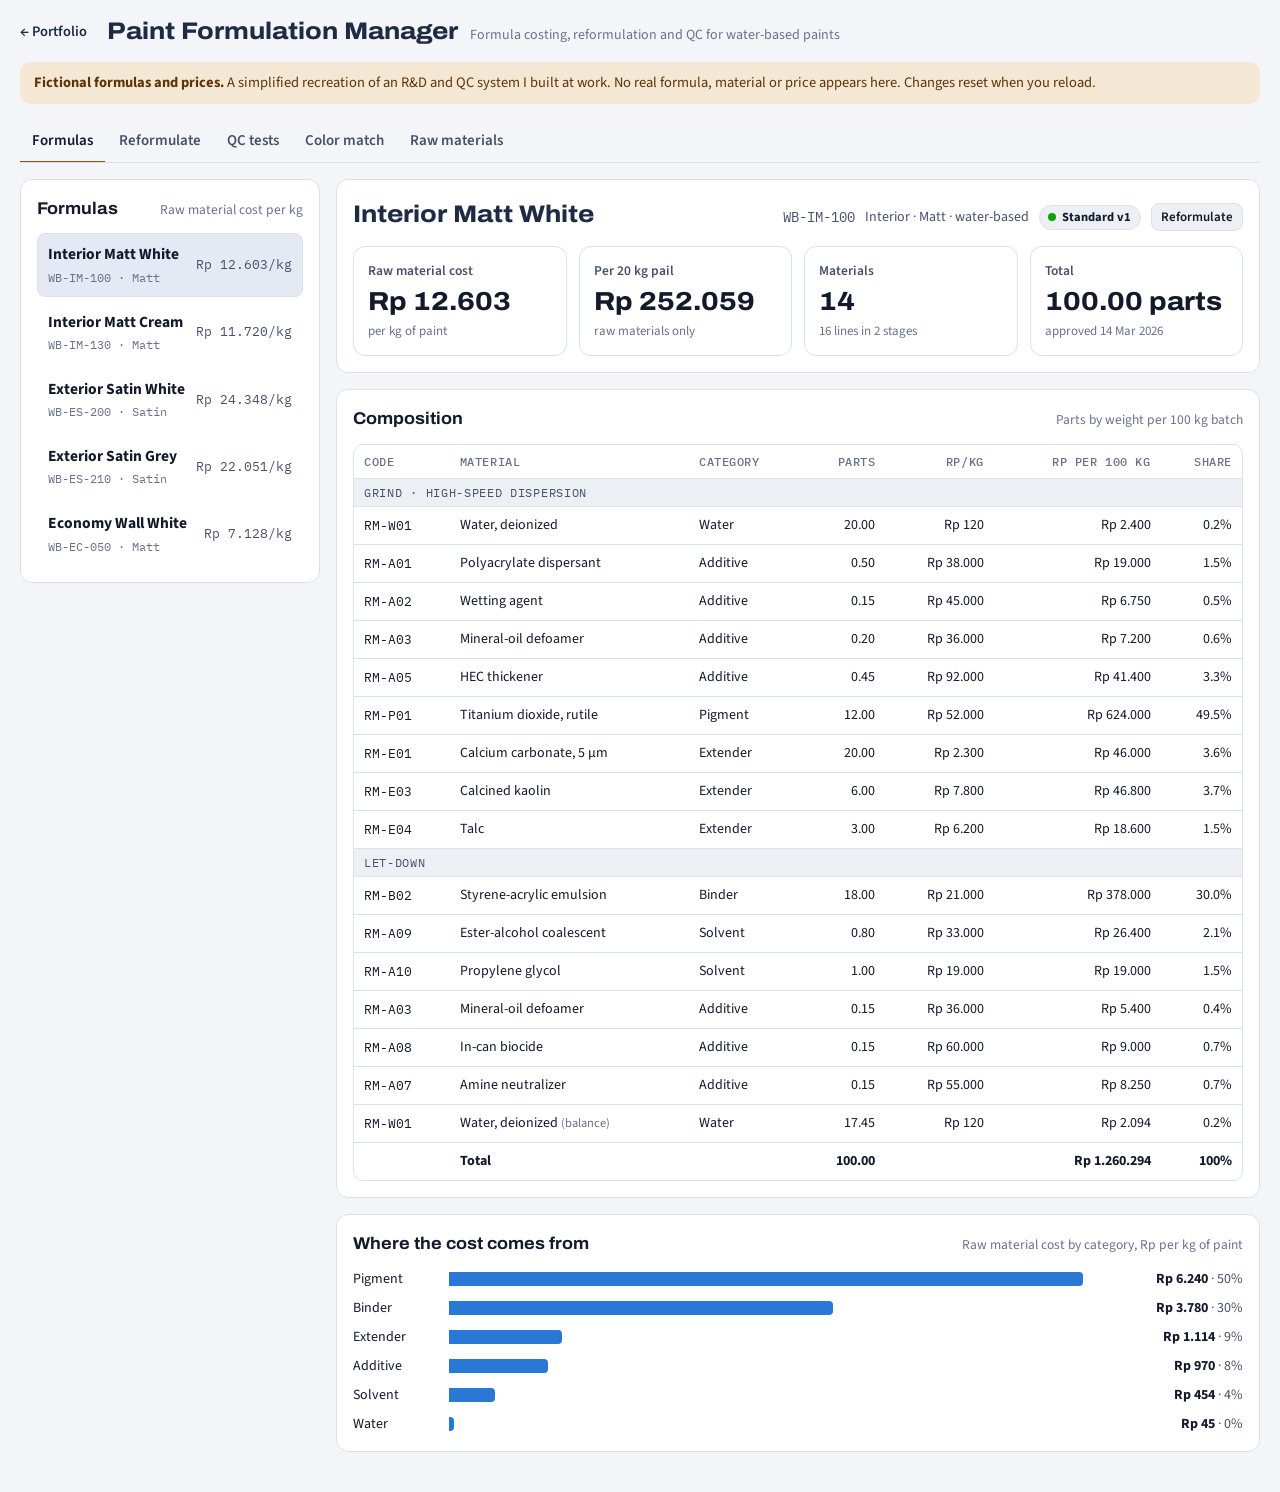
==== formulation.html @ 2ea64db4 "Add files via upload" ====
<!doctype html>
<html lang="en">
<head>
<meta charset="utf-8">
<meta name="viewport" content="width=device-width,initial-scale=1,viewport-fit=cover">
<title>Paint Formulation Manager Demo</title>
<link rel="preconnect" href="https://fonts.googleapis.com">
<link rel="preconnect" href="https://fonts.gstatic.com" crossorigin>
<link rel="stylesheet" href="https://fonts.googleapis.com/css2?family=Archivo:wdth,wght@100..125,500..800&family=IBM+Plex+Mono:wght@400;500&family=Source+Sans+3:wght@400;600;700&display=swap">
<link rel="stylesheet" href="assets/demo.css">
<style>
.flist{display:grid;gap:4px}
.fitem{display:grid;grid-template-columns:minmax(0,1fr) auto;gap:2px 10px;text-align:left;font:inherit;color:var(--ink);background:none;border:1px solid transparent;border-radius:8px;padding:9px 10px;cursor:pointer}
.fitem:hover{background:var(--surface-2)}
.fitem[aria-pressed="true"]{background:var(--sel);border-color:var(--line)}
.fitem b{font-weight:700}
.fitem small{grid-column:1;font-family:var(--font-mono);font-size:12px;color:var(--muted)}
.fitem .c{grid-row:1/3;grid-column:2;align-self:center;font-family:var(--font-mono);font-size:13px;color:var(--ink-2);text-align:right}
.fhead{display:flex;flex-wrap:wrap;justify-content:space-between;gap:8px 16px;align-items:baseline;margin-bottom:14px}
.fhead h2{font-size:24px;font-weight:760;font-stretch:112%;color:var(--navy)}
.fhead .meta{font-size:14px;color:var(--ink-2);display:flex;flex-wrap:wrap;gap:6px 10px;align-items:center}
.hbars{display:grid;gap:8px}
.hbar{display:grid;grid-template-columns:86px minmax(0,1fr) 150px;gap:10px;align-items:center;font-size:14px}
.hbar .track{height:14px;position:relative}
.hbar .track span{position:absolute;left:0;top:0;bottom:0;background:var(--s1);border-radius:0 4px 4px 0}
.hbar .val{text-align:right;color:var(--ink-2);font-variant-numeric:tabular-nums}
.hbar .val b{color:var(--ink)}
@media (max-width:520px){.hbar{grid-template-columns:72px minmax(0,1fr);}.hbar .val{grid-column:1/-1;text-align:left;margin-top:-4px}}
.ed input{width:84px;text-align:right;padding:5px 7px}
.ed select{max-width:240px;padding:5px 7px}
.ed tr.chg td{background:var(--sel)}
.chgtag{font-size:12px;font-weight:700;color:var(--accent-ink);background:var(--accent-soft);border-radius:4px;padding:0 5px;white-space:nowrap}
.big{font-family:var(--font-display);font-weight:760;font-stretch:110%;font-size:30px;line-height:1.1}
.delta{font-weight:700}
.delta.down{color:var(--good-ink)}
.delta.up{color:var(--crit-ink)}
.sumrow{display:flex;flex-wrap:wrap;justify-content:space-between;gap:6px 14px;align-items:baseline;padding:8px 0;border-bottom:1px solid var(--line);font-size:14.5px}
.sumrow:last-of-type{border-bottom:0}
.sumrow .k{color:var(--ink-2)}
.changes{margin:6px 0 0;padding-left:18px;font-size:14px;color:var(--ink-2);display:grid;gap:2px}
.pgrid{display:grid;grid-template-columns:repeat(auto-fit,minmax(150px,1fr));gap:10px 12px}
.pgrid input{width:100%}
.recs{margin:0;padding-left:18px;display:grid;gap:6px;font-size:14.5px}
.recs b{color:var(--ink)}
.swatches{display:grid;grid-template-columns:1fr 1fr;gap:0;border-radius:10px;overflow:hidden;border:1px solid var(--line);margin:12px 0}
.sw{height:120px;display:flex;align-items:flex-end;padding:8px 10px}
.sw + .sw{border-left:2px solid var(--surface)}
.sw span{font:500 12px var(--font-mono);background:var(--surface);color:var(--ink);border-radius:4px;padding:2px 6px}
.lab{display:grid;grid-template-columns:repeat(3,minmax(0,1fr));gap:10px}
.lab input{width:100%}
.formula{font-family:var(--font-mono);font-size:13px;color:var(--ink-2);background:var(--surface-2);border-radius:6px;padding:6px 10px;display:inline-block;margin-top:10px}
.versions td small{display:block;color:var(--muted);font-size:12.5px}
.diffbox{margin-top:12px;padding:12px;border:1px dashed var(--axis);border-radius:10px;font-size:14px}
.std{font-size:12px;font-weight:700;color:var(--accent-ink);background:var(--accent-soft);border-radius:4px;padding:1px 6px;margin-left:4px;white-space:nowrap}
.price-in{width:110px;text-align:right}
#tab-formulas,#tab-reform,#tab-qc,#tab-color,#tab-mat{display:grid;grid-template-columns:minmax(0,1fr);gap:16px}
.toolbar{display:flex;flex-wrap:wrap;gap:10px 16px;align-items:end}
.toolbar .field{min-width:200px}
</style>
</head>
<body>
<div class="app">
  <header class="topbar">
    <a class="back" href="./">← Portfolio</a>
    <div class="appname"><h1>Paint Formulation Manager</h1><span class="sub">Formula costing, reformulation and QC for water-based paints</span></div>
  </header>
  <div class="note"><span><b>Fictional formulas and prices.</b> A simplified recreation of an R&amp;D and QC system I built at work. No real formula, material or price appears here. Changes reset when you reload.</span></div>

  <nav class="tabs" role="tablist" aria-label="Sections" id="tabs">
    <button type="button" role="tab" data-tab="formulas" aria-selected="true">Formulas</button>
    <button type="button" role="tab" data-tab="reform" aria-selected="false">Reformulate</button>
    <button type="button" role="tab" data-tab="qc" aria-selected="false">QC tests</button>
    <button type="button" role="tab" data-tab="color" aria-selected="false">Color match</button>
    <button type="button" role="tab" data-tab="mat" aria-selected="false">Raw materials</button>
  </nav>

  <!-- Formulas -->
  <section id="tab-formulas" role="tabpanel">
    <div class="split narrow-left">
      <div class="card"><div class="card-head"><h2>Formulas</h2><span class="meta">Raw material cost per kg</span></div><div class="flist" id="flist"></div></div>
      <div class="stack-v">
        <div class="card">
          <div class="fhead" id="fhead"></div>
          <div class="kpis" id="fkpis"></div>
        </div>
        <div class="card">
          <div class="card-head"><h2>Composition</h2><span class="meta">Parts by weight per 100 kg batch</span></div>
          <div class="tbl-wrap"><table class="data" id="compTbl"></table></div>
        </div>
        <div class="card">
          <div class="card-head"><h2>Where the cost comes from</h2><span class="meta">Raw material cost by category, Rp per kg of paint</span></div>
          <div class="hbars" id="catBars"></div>
        </div>
      </div>
    </div>
  </section>

  <!-- Reformulate -->
  <section id="tab-reform" role="tabpanel" hidden>
    <div class="card toolbar">
      <div class="field"><label for="rForm">Formula</label><select id="rForm"></select></div>
      <div class="field"><label for="rBase">Start from version</label><select id="rBase"></select></div>
      <p class="muted" style="font-size:14px;flex:1 1 260px">Change quantities or swap a material for one in the same group. Cost updates as you type; the total must stay at 100 parts.</p>
    </div>
    <div class="split">
      <div class="card">
        <div class="card-head"><h2>Working formula</h2><span class="meta" id="rMeta"></span></div>
        <div class="tbl-wrap"><table class="data ed" id="edTbl"></table></div>
      </div>
      <div class="stack-v">
        <div class="card" id="rSummary"></div>
        <div class="card">
          <div class="card-head"><h2>Versions</h2><span class="meta">Draft → Submitted → Approved → Standard</span></div>
          <div class="tbl-wrap"><table class="data versions" id="verTbl"></table></div>
          <div id="diffBox"></div>
          <p class="msg" id="verMsg" role="status" style="margin-top:8px"></p>
        </div>
      </div>
    </div>
  </section>

  <!-- QC -->
  <section id="tab-qc" role="tabpanel" hidden>
    <div class="split">
      <div class="card">
        <div class="card-head"><h2>Record a batch test</h2><span class="meta">Test date 2 Nov 2026</span></div>
        <div class="form-grid" style="margin-bottom:12px">
          <div class="field"><label for="qForm">Formula</label><select id="qForm"></select></div>
          <div class="field"><label for="qLot">Lot number</label><input id="qLot" class="n"></div>
        </div>
        <div class="pgrid" id="qInputs"></div>
        <p class="sec-title" style="font-family:var(--font-mono);font-size:11.5px;letter-spacing:.06em;text-transform:uppercase;color:var(--muted);margin:16px 0 8px">Result against the standard</p>
        <div class="tbl-wrap"><table class="data" id="qResult"></table></div>
        <div id="qRecs" style="margin-top:14px"></div>
        <div class="btn-row" style="margin-top:14px"><button type="button" class="btn btn-primary" id="qSave">Save to test history</button></div>
        <p class="msg" id="qMsg" role="status" style="margin-top:8px"></p>
      </div>
      <div class="card">
        <div class="card-head"><h2>Test history</h2><div class="field" style="min-width:180px"><label for="qParam" class="sr">Parameter</label><select id="qParam"></select></div></div>
        <div class="legend" id="qLegend"></div>
        <div class="chart" id="qChart"></div>
        <div class="tbl-wrap" style="margin-top:14px"><table class="data" id="qHist"></table></div>
      </div>
    </div>
  </section>

  <!-- Color -->
  <section id="tab-color" role="tabpanel" hidden>
    <div class="split even">
      <div class="card">
        <div class="card-head"><h2>Sample against the color standard</h2></div>
        <div class="form-grid" style="margin-bottom:14px">
          <div class="field"><label for="cForm">Formula</label><select id="cForm"></select></div>
          <div class="field"><label for="cTol">Tolerance, ΔE*ab</label><input id="cTol" class="n" inputmode="decimal" value="1.0"><span class="hint">Illustrative pass limit</span></div>
        </div>
        <p class="field"><span class="lbl">Standard (CIE L*a*b*, D65/10°)</span></p>
        <p class="mono" id="cStd" style="margin:4px 0 14px;font-size:14.5px"></p>
        <div class="lab">
          <div class="field"><label for="cL">Sample L*</label><input id="cL" class="n" inputmode="decimal"><span class="hint">Lightness</span></div>
          <div class="field"><label for="cA">Sample a*</label><input id="cA" class="n" inputmode="decimal"><span class="hint">− green / + red</span></div>
          <div class="field"><label for="cB">Sample b*</label><input id="cB" class="n" inputmode="decimal"><span class="hint">− blue / + yellow</span></div>
        </div>
        <span class="formula">ΔE*ab = √(ΔL*² + Δa*² + Δb*²)</span>
      </div>
      <div class="card" id="cOut"></div>
    </div>
  </section>

  <!-- Materials -->
  <section id="tab-mat" role="tabpanel" hidden>
    <div class="split">
      <div class="card">
        <div class="card-head"><h2>Raw material prices</h2><span class="meta">Rp per kg, fictional. Edit a price to see its effect.</span></div>
        <div class="tbl-wrap"><table class="data" id="matTbl"></table></div>
      </div>
      <div class="stack-v">
        <div class="card">
          <div class="card-head"><h2>Effect on formula cost</h2><button type="button" class="btn btn-sm" id="resetPrices">Reset prices</button></div>
          <div class="tbl-wrap"><table class="data" id="impactTbl"></table></div>
          <p class="footer-note">In the production system, prices update from the latest purchase records and formulas follow the newest work order for each product.</p>
        </div>
      </div>
    </div>
  </section>
</div>

<script>
(() => {
  "use strict";
  const $ = (s, r = document) => r.querySelector(s);
  const esc = s => String(s ?? "").replace(/[&<>"]/g, c => ({ "&": "&amp;", "<": "&lt;", ">": "&gt;", '"': "&quot;" }[c]));
  function rng(seed) { return function () { seed |= 0; seed = seed + 0x6D2B79F5 | 0; let t = Math.imul(seed ^ seed >>> 15, 1 | seed); t = t + Math.imul(t ^ t >>> 7, 61 | t) ^ t; return ((t ^ t >>> 14) >>> 0) / 4294967296; }; }
  const R = rng(905);
  const rp = v => "Rp " + Math.round(v).toLocaleString("id-ID");
  const rp2 = v => "Rp " + v.toLocaleString("id-ID", { minimumFractionDigits: 0, maximumFractionDigits: 0 });
  const q2 = v => v.toFixed(2);
  const num = s => { const n = parseFloat(String(s).replace(",", ".")); return isFinite(n) ? n : NaN; };
  const TODAY_LABEL = "2 Nov 2026";

  // ---------- Fictional raw materials ----------
  const MAT = [
    { c: "RM-W01", n: "Water, deionized", cat: "Water", g: "water", p: 120 },
    { c: "RM-B01", n: "Pure acrylic emulsion", cat: "Binder", g: "binder", p: 28500 },
    { c: "RM-B02", n: "Styrene-acrylic emulsion", cat: "Binder", g: "binder", p: 21000 },
    { c: "RM-B03", n: "Vinyl-acrylic emulsion", cat: "Binder", g: "binder", p: 18500 },
    { c: "RM-P01", n: "Titanium dioxide, rutile", cat: "Pigment", g: "tio2", p: 52000 },
    { c: "RM-P02", n: "Titanium dioxide, anatase", cat: "Pigment", g: "tio2", p: 41000 },
    { c: "RM-P03", n: "Yellow iron oxide", cat: "Pigment", g: "yox", p: 24000 },
    { c: "RM-P04", n: "Red iron oxide", cat: "Pigment", g: "rox", p: 22500 },
    { c: "RM-P06", n: "Carbon black paste", cat: "Pigment", g: "black", p: 68000 },
    { c: "RM-E01", n: "Calcium carbonate, 5 µm", cat: "Extender", g: "ext", p: 2300 },
    { c: "RM-E02", n: "Calcium carbonate, 2 µm", cat: "Extender", g: "ext", p: 3100 },
    { c: "RM-E03", n: "Calcined kaolin", cat: "Extender", g: "ext", p: 7800 },
    { c: "RM-E04", n: "Talc", cat: "Extender", g: "ext", p: 6200 },
    { c: "RM-A01", n: "Polyacrylate dispersant", cat: "Additive", g: "disp", p: 38000 },
    { c: "RM-A02", n: "Wetting agent", cat: "Additive", g: "wet", p: 45000 },
    { c: "RM-A03", n: "Mineral-oil defoamer", cat: "Additive", g: "defo", p: 36000 },
    { c: "RM-A04", n: "Silicone defoamer", cat: "Additive", g: "defo", p: 64000 },
    { c: "RM-A05", n: "HEC thickener", cat: "Additive", g: "thick", p: 92000 },
    { c: "RM-A06", n: "Associative thickener (HEUR)", cat: "Additive", g: "thick", p: 78000 },
    { c: "RM-A07", n: "Amine neutralizer", cat: "Additive", g: "ph", p: 55000 },
    { c: "RM-A08", n: "In-can biocide", cat: "Additive", g: "bio", p: 60000 },
    { c: "RM-A09", n: "Ester-alcohol coalescent", cat: "Solvent", g: "solv", p: 33000 },
    { c: "RM-A10", n: "Propylene glycol", cat: "Solvent", g: "solv", p: 19000 },
  ];
  const MB = Object.fromEntries(MAT.map(m => [m.c, m]));
  const REF = Object.fromEntries(MAT.map(m => [m.c, m.p]));
  const price = { ...REF };
  const CATS = ["Binder", "Pigment", "Extender", "Additive", "Solvent", "Water"];
  const GROUP = { water: "Water", binder: "Binders", tio2: "Titanium dioxide", yox: "Yellow oxide", rox: "Red oxide", black: "Black", ext: "Extenders", disp: "Dispersant", wet: "Wetting", defo: "Defoamers", thick: "Thickeners", ph: "pH control", bio: "Biocide", solv: "Coalescents & glycols" };

  // ---------- Fictional formulas (parts per 100 kg; let-down water balances to 100) ----------
  const balance = items => { const fixed = items.filter(i => !i.bal).reduce((s, i) => s + i.q, 0); const b = items.find(i => i.bal); if (b) b.q = Math.round((100 - fixed) * 100) / 100; return items; };
  const mk = arr => balance(arr.map(([s, c, q]) => ({ s, c, q: q ?? 0, bal: q == null })));
  const clone = items => items.map(i => ({ ...i }));
  const costKg = (items, p = price) => items.reduce((s, i) => s + i.q * p[i.c], 0) / 100;
  const totalParts = items => Math.round(items.reduce((s, i) => s + i.q, 0) * 100) / 100;
  const PARAMS = [
    { k: "visc", n: "Viscosity", u: "KU", d: 0 }, { k: "dens", n: "Density", u: "kg/L", d: 2 }, { k: "ph", n: "pH", u: "", d: 1 },
    { k: "fine", n: "Fineness of grind", u: "µm", d: 0 }, { k: "gloss", n: "Gloss 60°", u: "GU", d: 0 }, { k: "cr", n: "Contrast ratio", u: "%", d: 1 },
  ];
  const F = [
    { code: "WB-IM-100", name: "Interior Matt White", line: "Interior", finish: "Matt",
      items: [["G", "RM-W01", 20], ["G", "RM-A01", 0.5], ["G", "RM-A02", 0.15], ["G", "RM-A03", 0.2], ["G", "RM-A05", 0.45], ["G", "RM-P01", 12], ["G", "RM-E01", 20], ["G", "RM-E03", 6], ["G", "RM-E04", 3],
        ["L", "RM-B02", 18], ["L", "RM-A09", 0.8], ["L", "RM-A10", 1], ["L", "RM-A03", 0.15], ["L", "RM-A08", 0.15], ["L", "RM-A07", 0.15], ["L", "RM-W01", null]],
      spec: { visc: [95, 105], dens: [1.38, 1.46], ph: [8.5, 9.5], fine: [null, 50], gloss: [1, 4], cr: [94, null] }, color: { L: 96.2, a: -0.5, b: 2.0 } },
    { code: "WB-IM-130", name: "Interior Matt Cream", line: "Interior", finish: "Matt",
      items: [["G", "RM-W01", 20], ["G", "RM-A01", 0.5], ["G", "RM-A02", 0.15], ["G", "RM-A03", 0.2], ["G", "RM-A05", 0.45], ["G", "RM-P01", 10], ["G", "RM-E01", 20], ["G", "RM-E03", 6], ["G", "RM-E04", 3],
        ["L", "RM-B02", 18], ["L", "RM-A09", 0.8], ["L", "RM-A10", 1], ["L", "RM-A03", 0.15], ["L", "RM-A08", 0.15], ["L", "RM-A07", 0.15], ["L", "RM-P03", 0.6], ["L", "RM-P04", 0.05], ["L", "RM-W01", null]],
      spec: { visc: [95, 105], dens: [1.37, 1.45], ph: [8.5, 9.5], fine: [null, 50], gloss: [1, 4], cr: [95, null] }, color: { L: 90.4, a: 1.6, b: 13.8 } },
    { code: "WB-ES-200", name: "Exterior Satin White", line: "Exterior", finish: "Satin",
      items: [["G", "RM-W01", 14], ["G", "RM-A01", 0.6], ["G", "RM-A02", 0.2], ["G", "RM-A04", 0.2], ["G", "RM-A05", 0.25], ["G", "RM-P01", 21], ["G", "RM-E02", 6],
        ["L", "RM-B01", 38], ["L", "RM-A06", 0.8], ["L", "RM-A09", 1.6], ["L", "RM-A10", 1.5], ["L", "RM-A04", 0.1], ["L", "RM-A08", 0.15], ["L", "RM-A07", 0.2], ["L", "RM-W01", null]],
      spec: { visc: [100, 110], dens: [1.28, 1.36], ph: [8.5, 9.5], fine: [null, 25], gloss: [12, 20], cr: [96, null] }, color: { L: 96.8, a: -0.7, b: 1.6 } },
    { code: "WB-ES-210", name: "Exterior Satin Grey", line: "Exterior", finish: "Satin",
      items: [["G", "RM-W01", 14], ["G", "RM-A01", 0.6], ["G", "RM-A02", 0.2], ["G", "RM-A04", 0.2], ["G", "RM-A05", 0.25], ["G", "RM-P01", 16], ["G", "RM-E02", 8],
        ["L", "RM-B01", 38], ["L", "RM-A06", 0.8], ["L", "RM-A09", 1.6], ["L", "RM-A10", 1.5], ["L", "RM-A04", 0.1], ["L", "RM-A08", 0.15], ["L", "RM-A07", 0.2], ["L", "RM-P06", 0.35], ["L", "RM-W01", null]],
      spec: { visc: [100, 110], dens: [1.27, 1.35], ph: [8.5, 9.5], fine: [null, 25], gloss: [12, 20], cr: [98, null] }, color: { L: 63.0, a: -0.9, b: -1.2 } },
    { code: "WB-EC-050", name: "Economy Wall White", line: "Interior", finish: "Matt",
      items: [["G", "RM-W01", 22], ["G", "RM-A01", 0.4], ["G", "RM-A03", 0.25], ["G", "RM-A05", 0.55], ["G", "RM-P02", 6], ["G", "RM-E01", 30], ["G", "RM-E03", 4], ["G", "RM-E04", 5],
        ["L", "RM-B03", 12], ["L", "RM-A09", 0.5], ["L", "RM-A03", 0.1], ["L", "RM-A08", 0.12], ["L", "RM-A07", 0.12], ["L", "RM-W01", null]],
      spec: { visc: [90, 102], dens: [1.50, 1.60], ph: [8.5, 9.5], fine: [null, 60], gloss: [0, 3], cr: [90, null] }, color: { L: 94.5, a: -0.3, b: 2.6 } },
  ].map(f => ({ ...f, versions: [{ v: 1, status: "Approved", date: "14 Mar 2026", by: "R&D", note: "Initial standard", items: mk(f.items) }], std: 1, tests: [] }));
  // A pending reformulation on the first formula
  (() => { const f = F[0], it = clone(f.versions[0].items); it[4].q = 0.4; it[5].q = 11.5; it[6].q = 20.5; balance(it);
    f.versions.push({ v: 2, status: "Submitted", date: "28 Oct 2026", by: "R&D", note: "Lower TiO2 and HEC; more 5 µm carbonate", items: it }); })();
  const stdItems = f => f.versions.find(v => v.v === f.std).items;

  // seed test history
  const dec = k => PARAMS.find(p => p.k === k).d;
  const round = (v, d) => Math.round(v * 10 ** d) / 10 ** d;
  function sampleVal(spec, k) {
    const [lo, hi] = spec[k];
    let v;
    if (lo != null && hi != null) v = (lo + hi) / 2 + (hi - lo) / 2 * (R() * 2.3 - 1.15);
    else if (hi != null) v = hi * (0.5 + R() * 0.56);
    else v = lo + R() * 2.6 - 0.35;
    return round(v, dec(k));
  }
  F.forEach((f, fi) => {
    for (let i = 0; i < 9; i++) {
      const res = {}; PARAMS.forEach(p => res[p.k] = sampleVal(f.spec, p.k));
      f.tests.push({ lot: `LOT-2610-${String(fi * 10 + i + 11).padStart(3, "0")}`, date: `${3 + i * 3} Oct 2026`, v: 1, res });
    }
  });
  const inSpec = (f, k, v) => { const [lo, hi] = f.spec[k]; return (lo == null || v >= lo) && (hi == null || v <= hi); };
  const specText = (f, k) => { const [lo, hi] = f.spec[k], u = PARAMS.find(p => p.k === k).u, d = dec(k); return lo != null && hi != null ? `${lo.toFixed(d)}–${hi.toFixed(d)} ${u}` : hi != null ? `max ${hi.toFixed(d)} ${u}` : `min ${lo.toFixed(d)} ${u}`; };

  const KB = {
    visc: { low: "Raise thickener in 0.05-part steps (HEC in the grind or associative thickener in the let-down). Confirm the thickener was fully swollen before let-down.", high: "Hold back part of the let-down water and add it after a viscosity check. Reduce thickener in the next batch." },
    dens: { low: "Check pigment and extender weighing records and look for entrapped air; add defoamer if foam is visible.", high: "Confirm all let-down water was added and verify the extender charge weight." },
    ph: { low: "Add amine neutralizer in 0.02-part steps and re-test after 10 minutes of mixing.", high: "Stop further neutralizer additions and re-test after the batch has rested." },
    fine: { high: "Extend high-speed dispersion and check the dispersant level against the pigment and extender load." },
    gloss: { low: "Check fineness first. If it is in spec, the extender level is too high for this finish: raise binder or reduce extender.", high: "Add a little matting extender, or check that the binder charge was not exceeded." },
    cr: { low: "Raise TiO2 or reduce extender, and confirm the drawdown film thickness used for the test." },
  };

  // ---------- State ----------
  let fi = 0, tab = "formulas";
  const state = { work: null, workF: null, baseV: 1, qParam: "visc", compare: null };
  const forms = F.map((f, i) => ({ v: i, t: `${f.name} · ${f.code}` }));
  function fillSelect(sel, opts, val) { sel.innerHTML = opts.map(o => `<option value="${esc(o.v)}">${esc(o.t)}</option>`).join(""); if (val != null) sel.value = val; }
  ["#rForm", "#qForm", "#cForm"].forEach(id => $(id).addEventListener("change", e => { fi = +e.target.value; onFormulaChange(); }));
  function onFormulaChange() { state.work = null; state.compare = null; prefillQC(); prefillColor(); render(); }

  function setTab(t) {
    tab = t;
    document.querySelectorAll("#tabs button").forEach(b => b.setAttribute("aria-selected", b.dataset.tab === t));
    ["formulas", "reform", "qc", "color", "mat"].forEach(k => $("#tab-" + k).hidden = k !== t);
    render();
  }
  $("#tabs").addEventListener("click", e => { const b = e.target.closest("button"); if (b) setTab(b.dataset.tab); });

  // ---------- Formulas tab ----------
  function renderFormulas() {
    $("#flist").innerHTML = F.map((f, i) => `<button type="button" class="fitem" data-i="${i}" aria-pressed="${i === fi}"><b>${esc(f.name)}</b><small>${f.code} · ${f.finish}</small><span class="c">${rp(costKg(stdItems(f)))}/kg</span></button>`).join("");
    $("#flist").querySelectorAll(".fitem").forEach(b => b.addEventListener("click", () => { fi = +b.dataset.i; onFormulaChange(); }));
    const f = F[fi], items = stdItems(f), ck = costKg(items);
    const stdV = f.versions.find(v => v.v === f.std);
    $("#fhead").innerHTML = `<div><h2>${esc(f.name)}</h2></div><div class="meta"><span class="mono">${f.code}</span><span>${f.line} · ${f.finish} · water-based</span><span class="badge" style="--dot:var(--good)">Standard v${f.std}</span><button type="button" class="btn btn-sm" id="goReform">Reformulate</button></div>`;
    $("#goReform").addEventListener("click", () => setTab("reform"));
    $("#fkpis").innerHTML = [
      ["Raw material cost", `${rp(ck)}`, "per kg of paint"],
      ["Per 20 kg pail", rp(ck * 20), "raw materials only"],
      ["Materials", String(new Set(items.map(i => i.c)).size), `${items.length} lines in 2 stages`],
      ["Total", `${q2(totalParts(items))} parts`, `approved ${stdV.date}`],
    ].map(([k, v, s]) => `<div class="kpi"><span class="k">${k}</span><span class="v num">${v}</span><span class="s">${s}</span></div>`).join("");
    const rows = items.map(i => ({ i, m: MB[i.c], cost: i.q * price[i.c] / 100 }));
    const tot = rows.reduce((s, r) => s + r.cost, 0);
    const stageRows = (st, title) => `<tr class="group"><td colspan="7">${title}</td></tr>` + rows.filter(r => r.i.s === st).map(r =>
      `<tr><td class="mono nowrap" style="font-size:12.5px">${r.i.c}</td><td>${esc(r.m.n)}${r.i.bal ? ' <span class="muted" style="font-size:12.5px">(balance)</span>' : ""}</td><td>${r.m.cat}</td><td class="r">${q2(r.i.q)}</td><td class="r">${rp(price[r.i.c])}</td><td class="r">${rp(r.cost * 100)}</td><td class="r">${(r.cost / tot * 100).toFixed(1)}%</td></tr>`).join("");
    $("#compTbl").innerHTML = `<thead><tr><th>Code</th><th>Material</th><th>Category</th><th class="r">Parts</th><th class="r">Rp/kg</th><th class="r">Rp per 100 kg</th><th class="r">Share</th></tr></thead><tbody>` +
      stageRows("G", "Grind · high-speed dispersion") + stageRows("L", "Let-down") +
      `<tr class="total"><td></td><td>Total</td><td></td><td class="r">${q2(totalParts(items))}</td><td></td><td class="r">${rp(tot * 100)}</td><td class="r">100%</td></tr></tbody>`;
    const byCat = CATS.map(c => ({ c, v: rows.filter(r => r.m.cat === c).reduce((s, r) => s + r.cost, 0) })).filter(x => x.v > 0).sort((a, b) => b.v - a.v);
    const max = byCat[0].v;
    $("#catBars").innerHTML = byCat.map(x => `<div class="hbar"><span>${x.c}</span><span class="track" aria-hidden="true"><span style="width:${x.v / max * 100}%"></span></span><span class="val"><b>${rp(x.v)}</b> · ${(x.v / tot * 100).toFixed(0)}%</span></div>`).join("");
  }

  // ---------- Reformulate tab ----------
  function ensureWork() {
    const f = F[fi];
    if (state.work && state.workF === fi) return;
    state.workF = fi; state.baseV = f.std; state.work = clone(stdItems(f));
  }
  function baseItems() { return F[fi].versions.find(v => v.v === state.baseV).items; }
  function renderReform() {
    ensureWork();
    const f = F[fi];
    fillSelect($("#rForm"), forms, fi);
    fillSelect($("#rBase"), f.versions.map(v => ({ v: v.v, t: `v${v.v} · ${v.status}${v.v === f.std ? " · standard" : ""}` })), state.baseV);
    renderEditor(); renderSummary(); renderVersions();
  }
  $("#rBase").addEventListener("change", e => { state.baseV = +e.target.value; state.work = clone(baseItems()); renderEditor(); renderSummary(); });
  function renderEditor() {
    const base = baseItems(), w = state.work;
    $("#rMeta").textContent = `Based on v${state.baseV}`;
    const row = (it, idx) => {
      const b = base[idx], changed = b.c !== it.c || Math.abs(b.q - it.q) > 1e-9;
      const opts = MAT.filter(m => m.g === MB[it.c].g);
      const sel = opts.length > 1 ? `<select data-i="${idx}" aria-label="Material for line ${idx + 1}">${opts.map(m => `<option value="${m.c}" ${m.c === it.c ? "selected" : ""}>${esc(m.n)}</option>`).join("")}</select>` : esc(MB[it.c].n);
      return `<tr class="${changed ? "chg" : ""}"><td>${sel}${it.bal ? ' <span class="muted" style="font-size:12.5px">(balance)</span>' : ""}</td>
        <td><input class="n" type="number" step="0.01" min="0" value="${q2(it.q)}" data-q="${idx}" aria-label="Parts for ${esc(MB[it.c].n)}"></td>
        <td class="r">${rp(price[it.c])}</td><td class="r" data-cost="${idx}">${rp(it.q * price[it.c])}</td><td data-tag="${idx}">${changed ? '<span class="chgtag">Changed</span>' : ""}</td></tr>`;
    };
    const stage = (s, t) => `<tr class="group"><td colspan="5">${t}</td></tr>` + w.map((it, idx) => it.s === s ? row(it, idx) : "").join("");
    $("#edTbl").innerHTML = `<thead><tr><th>Material</th><th>Parts</th><th class="r">Rp/kg</th><th class="r">Rp per 100 kg</th><th></th></tr></thead><tbody>${stage("G", "Grind")}${stage("L", "Let-down")}</tbody>`;
    $("#edTbl").querySelectorAll("select[data-i]").forEach(s => s.addEventListener("change", () => { w[+s.dataset.i].c = s.value; renderEditor(); renderSummary(); }));
    $("#edTbl").querySelectorAll("input[data-q]").forEach(inp => inp.addEventListener("input", () => {
      const i = +inp.dataset.q, v = num(inp.value); if (isNaN(v) || v < 0) return;
      w[i].q = v;
      const b = base[i], changed = b.c !== w[i].c || Math.abs(b.q - v) > 1e-9;
      inp.closest("tr").classList.toggle("chg", changed);
      $(`[data-cost="${i}"]`).textContent = rp(v * price[w[i].c]);
      $(`[data-tag="${i}"]`).innerHTML = changed ? '<span class="chgtag">Changed</span>' : "";
      renderSummary();
    }));
  }
  function diffList(from, to) {
    const out = [];
    to.forEach((it, i) => {
      const b = from[i];
      if (b.c !== it.c) out.push(`${MB[b.c].n} → ${MB[it.c].n} (${q2(b.q)} → ${q2(it.q)} parts)`);
      else if (Math.abs(b.q - it.q) > 1e-9) out.push(`${MB[it.c].n}${it.bal ? " (balance)" : ""}: ${q2(b.q)} → ${q2(it.q)} parts`);
    });
    return out;
  }
  function deltaHtml(d, base, unit) {
    if (Math.abs(d) < 0.5) return `<span class="delta">No change</span>`;
    const down = d < 0;
    return `<span class="delta ${down ? "down" : "up"}">${down ? "▼" : "▲"} ${rp(Math.abs(d))}${unit} (${down ? "−" : "+"}${(Math.abs(d) / base * 100).toFixed(1)}%) ${down ? "cheaper" : "more expensive"}</span>`;
  }
  function renderSummary() {
    const w = state.work, base = baseItems(), f = F[fi];
    const tot = totalParts(w), ok = Math.abs(tot - 100) < 0.005;
    const nc = costKg(w), bc = costKg(base), sc = costKg(stdItems(f));
    const changes = diffList(base, w);
    $("#rSummary").innerHTML = `<div class="card-head"><h2>New cost</h2><span class="meta">Raw materials, current prices</span></div>
      <div class="big num">${rp(nc)}<span style="font:500 15px var(--font-body);color:var(--muted)"> per kg</span></div>
      <p style="margin:4px 0 10px;font-size:14.5px">${deltaHtml(nc - bc, bc, "/kg")} <span class="muted">vs v${state.baseV}</span></p>
      <div class="sumrow"><span class="k">Per 20 kg pail</span><span class="num">${rp(nc * 20)} <span class="muted">(${(nc - bc) * 20 >= 0 ? "+" : "−"}${rp(Math.abs(nc - bc) * 20)})</span></span></div>
      <div class="sumrow"><span class="k">Against the current standard v${f.std}</span><span class="num">${rp(sc)}/kg</span></div>
      <div class="sumrow"><span class="k">Total parts</span><span>${ok ? `<span class="pill good"><i aria-hidden="true">✓</i>${q2(tot)}</span>` : `<span class="pill warn"><i aria-hidden="true">!</i>${q2(tot)}, must be 100.00</span> <button type="button" class="btn btn-sm" id="balBtn">Balance with let-down water</button>`}</span></div>
      <p class="sec-title" style="font-family:var(--font-mono);font-size:11.5px;letter-spacing:.06em;text-transform:uppercase;color:var(--muted);margin:14px 0 4px">Changes (${changes.length})</p>
      ${changes.length ? `<ul class="changes">${changes.map(c => `<li>${esc(c)}</li>`).join("")}</ul>` : '<p class="muted" style="font-size:14px">No changes yet. Edit a quantity or swap a material.</p>'}
      <div class="field" style="margin-top:12px"><label for="rNote">Reason for the change</label><textarea id="rNote" placeholder="e.g. reduce cost while keeping contrast ratio in spec"></textarea></div>
      <div class="btn-row" style="margin-top:10px"><button type="button" class="btn btn-primary" id="saveVer" ${ok && changes.length ? "" : "disabled"}>Save as v${f.versions.length + 1} draft</button><button type="button" class="btn" id="resetWork">Discard changes</button></div>`;
    const bal = $("#balBtn"); if (bal) bal.addEventListener("click", () => { balance(w); renderEditor(); renderSummary(); });
    $("#resetWork").addEventListener("click", () => { state.work = clone(base); renderEditor(); renderSummary(); });
    $("#saveVer").addEventListener("click", () => {
      const note = $("#rNote").value.trim() || "Reformulation";
      const v = f.versions.length + 1;
      f.versions.push({ v, status: "Draft", date: TODAY_LABEL, by: "You", note, items: clone(w) });
      state.baseV = v; state.work = clone(w);
      $("#verMsg").textContent = `Saved v${v} as a draft. Submit it for approval in the versions table.`;
      renderReform();
    });
  }
  function renderVersions() {
    const f = F[fi];
    $("#verTbl").innerHTML = `<thead><tr><th>Version</th><th>Status</th><th class="r">Rp/kg</th><th>Note</th><th></th></tr></thead><tbody>` +
      f.versions.slice().reverse().map(v => {
        const dot = { Draft: "var(--axis)", Submitted: "var(--s1)", Approved: "var(--good)", Rejected: "var(--crit)" }[v.status];
        const acts = [];
        if (v.status === "Draft") acts.push(["submit", "Submit"]);
        if (v.status === "Submitted") acts.push(["approve", "Approve"], ["reject", "Reject"]);
        if (v.status === "Approved" && v.v !== f.std) acts.push(["standard", "Set as standard"]);
        if (v.v !== f.std) acts.push(["compare", "Compare"]);
        return `<tr><td class="nowrap"><b>v${v.v}</b>${v.v === f.std ? '<span class="std">Standard</span>' : ""}<small>${v.date} · ${esc(v.by)}</small></td>
          <td><span class="badge" style="--dot:${dot}">${v.status}</span></td><td class="r nowrap">${rp(costKg(v.items))}</td><td>${esc(v.note)}</td>
          <td><div class="btn-row">${acts.map(([a, l]) => `<button type="button" class="btn btn-sm" data-a="${a}" data-v="${v.v}">${l}</button>`).join("")}</div></td></tr>`;
      }).join("") + "</tbody>";
    $("#verTbl").querySelectorAll("button[data-a]").forEach(b => b.addEventListener("click", () => {
      const v = f.versions.find(x => x.v === +b.dataset.v), a = b.dataset.a;
      if (a === "submit") { v.status = "Submitted"; $("#verMsg").textContent = `v${v.v} submitted for approval.`; }
      if (a === "approve") { v.status = "Approved"; $("#verMsg").textContent = `v${v.v} approved. Set it as the standard to make it the production formula.`; }
      if (a === "reject") { v.status = "Rejected"; $("#verMsg").textContent = `v${v.v} rejected.`; }
      if (a === "standard") { f.std = v.v; state.compare = null; $("#verMsg").textContent = `v${v.v} is now the standard for ${f.name}. Its cost shows on the Formulas tab.`; }
      if (a === "compare") state.compare = state.compare === v.v ? null : v.v;
      renderReform();
    }));
    const box = $("#diffBox");
    if (state.compare) {
      const v = f.versions.find(x => x.v === state.compare), d = diffList(stdItems(f), v.items), c1 = costKg(stdItems(f)), c2 = costKg(v.items);
      box.innerHTML = `<div class="diffbox"><b>v${v.v} compared with standard v${f.std}</b><p style="margin:4px 0">${deltaHtml(c2 - c1, c1, "/kg")}</p>${d.length ? `<ul class="changes">${d.map(x => `<li>${esc(x)}</li>`).join("")}</ul>` : "<p>Same composition.</p>"}</div>`;
    } else box.innerHTML = "";
  }

  // ---------- QC tab ----------
  let qcLotSeq = 1;
  function prefillQC() {
    const f = F[fi];
    $("#qLot").value = `LOT-2611-${String(qcLotSeq).padStart(3, "0")}`;
    $("#qInputs").innerHTML = PARAMS.map(p => {
      const [lo, hi] = f.spec[p.k];
      let v = lo != null && hi != null ? (lo + hi) / 2 : hi != null ? hi * 0.7 : lo + 1;
      if (p.k === "visc") v = lo - 6;
      return `<div class="field"><label for="q-${p.k}">${p.n}${p.u ? ", " + p.u : ""}</label><input id="q-${p.k}" class="n" inputmode="decimal" value="${round(v, p.d).toFixed(p.d)}"><span class="hint">Spec ${specText(f, p.k)}</span></div>`;
    }).join("");
    $("#qInputs").querySelectorAll("input").forEach(i => i.addEventListener("input", renderQCResult));
  }
  function readQC() { const r = {}; PARAMS.forEach(p => r[p.k] = num($("#q-" + p.k).value)); return r; }
  function renderQCResult() {
    const f = F[fi], r = readQC();
    const rows = PARAMS.map(p => {
      const v = r[p.k];
      if (isNaN(v)) return { p, v, verdict: "missing" };
      const [lo, hi] = f.spec[p.k];
      return { p, v, verdict: lo != null && v < lo ? "low" : hi != null && v > hi ? "high" : "ok" };
    });
    $("#qResult").innerHTML = `<thead><tr><th>Parameter</th><th class="r">Result</th><th>Spec</th><th>Verdict</th></tr></thead><tbody>` + rows.map(x => `<tr><td>${x.p.n}</td><td class="r">${isNaN(x.v) ? "–" : x.v.toFixed(x.p.d)}</td><td class="nowrap">${specText(f, x.p.k)}</td>
      <td>${x.verdict === "ok" ? '<span class="pill good"><i aria-hidden="true">✓</i>In spec</span>' : x.verdict === "missing" ? '<span class="pill info"><i aria-hidden="true">–</i>Enter a value</span>' : `<span class="pill crit"><i aria-hidden="true">✕</i>${x.verdict === "low" ? "Below spec" : "Above spec"}</span>`}</td></tr>`).join("") + "</tbody>";
    const fails = rows.filter(x => x.verdict === "low" || x.verdict === "high");
    $("#qRecs").innerHTML = fails.length ? `<div class="card-head" style="margin-bottom:6px"><h2 style="font-size:16px">Suggested adjustments</h2></div><ul class="recs">${fails.map(x => `<li><b>${x.p.n} ${x.verdict === "low" ? "too low" : "too high"}.</b> ${esc((KB[x.p.k] || {})[x.verdict] || "Re-test to confirm, then review the batch record.")}</li>`).join("")}</ul>`
      : `<p style="font-size:14.5px"><span class="pill good"><i aria-hidden="true">✓</i>All parameters in spec. The batch can be released.</span></p>`;
    $("#qSave").disabled = rows.some(x => x.verdict === "missing");
  }
  $("#qSave").addEventListener("click", () => {
    const f = F[fi], r = readQC(), lot = $("#qLot").value.trim() || "LOT-2611-" + String(qcLotSeq).padStart(3, "0");
    f.tests.push({ lot, date: TODAY_LABEL, v: f.std, res: r });
    const n = PARAMS.filter(p => !inSpec(f, p.k, r[p.k])).length;
    $("#qMsg").textContent = `${lot} saved to the history of ${f.name}${n ? `, with ${n} parameter${n > 1 ? "s" : ""} out of spec` : ", all in spec"}.`;
    qcLotSeq++; $("#qLot").value = `LOT-2611-${String(qcLotSeq).padStart(3, "0")}`;
    renderQCHistory();
  });
  fillSelect($("#qParam"), PARAMS.map(p => ({ v: p.k, t: p.n })), "visc");
  $("#qParam").addEventListener("change", e => { state.qParam = e.target.value; renderQCHistory(); });
  const SVGNS = "http://www.w3.org/2000/svg";
  const sv = (tag, a = {}) => { const e = document.createElementNS(SVGNS, tag); for (const k in a) e.setAttribute(k, a[k]); return e; };
  const tip = document.createElement("div"); tip.className = "tip"; tip.hidden = true;
  function niceStep(raw) { const p = Math.pow(10, Math.floor(Math.log10(raw))), n = raw / p; return (n <= 1 ? 1 : n <= 2 ? 2 : n <= 2.5 ? 2.5 : n <= 5 ? 5 : 10) * p; }
  function renderQCHistory() {
    const f = F[fi], k = state.qParam, P = PARAMS.find(p => p.k === k), [lo, hi] = f.spec[k];
    const tests = f.tests.slice(-10);
    $("#qLegend").innerHTML = `<span><svg width="12" height="12" aria-hidden="true"><circle cx="6" cy="6" r="4.5" fill="var(--s1)"/></svg>In spec</span><span><svg width="12" height="12" aria-hidden="true"><rect x="2" y="2" width="8" height="8" transform="rotate(45 6 6)" fill="var(--crit)"/></svg>Out of spec</span><span><i class="lg-box" style="background:var(--band)"></i>Spec range</span>`;
    const box = $("#qChart"), W = Math.max(260, box.clientWidth), H = 230, narrow = W < 460;
    const m = { l: 44, r: 54, t: 12, b: 44 };
    const vals = tests.map(t => t.res[k]);
    let lo2 = Math.min(...vals, lo ?? Infinity), hi2 = Math.max(...vals, hi ?? -Infinity);
    if (lo == null) lo2 = Math.min(lo2, hi2 * 0.4 || 0);
    const pad = (hi2 - lo2) * 0.18 || 1; lo2 -= pad; hi2 += pad;
    const step = niceStep((hi2 - lo2) / 4), y0 = Math.floor(lo2 / step) * step, y1 = Math.ceil(hi2 / step) * step;
    const x = i => m.l + (i + 0.5) * (W - m.l - m.r) / tests.length, y = v => m.t + (1 - (v - y0) / (y1 - y0)) * (H - m.t - m.b);
    const svg = sv("svg", { viewBox: `0 0 ${W} ${H}`, width: W, height: H, role: "img", "aria-label": `${P.n} for the last ${tests.length} lots of ${f.name}, spec ${specText(f, k)}` });
    const bTop = y(hi != null ? hi : y1), bBot = y(lo != null ? lo : y0);
    svg.appendChild(sv("rect", { x: m.l, y: bTop, width: W - m.l - m.r, height: Math.max(0, bBot - bTop), fill: "var(--band)" }));
    for (let v = y0; v <= y1 + 1e-9; v += step) {
      svg.appendChild(sv("line", { class: "grid", x1: m.l, x2: W - m.r, y1: y(v), y2: y(v) }));
      const t = sv("text", { class: "tick-lbl", x: m.l - 6, y: y(v) + 4, "text-anchor": "end" }); t.textContent = round(v, Math.max(P.d, step < 1 ? 1 : 0)); svg.appendChild(t);
    }
    [[lo, "Min"], [hi, "Max"]].forEach(([v, l]) => { if (v == null) return;
      svg.appendChild(sv("line", { x1: m.l, x2: W - m.r, y1: y(v), y2: y(v), stroke: "var(--ink-2)", "stroke-width": 1, "stroke-dasharray": "4 4" }));
      const t = sv("text", { class: "lbl-2", x: W - m.r + 6, y: y(v) + 4 }); t.textContent = `${l} ${v.toFixed(P.d)}`; svg.appendChild(t); });
    svg.appendChild(sv("path", { d: tests.map((t, i) => (i ? "L" : "M") + x(i) + " " + y(t.res[k])).join(" "), fill: "none", stroke: "var(--s1)", "stroke-width": 1.5, opacity: .55 }));
    tests.forEach((t, i) => {
      const v = t.res[k], ok = inSpec(f, k, v);
      const g = ok ? sv("circle", { cx: x(i), cy: y(v), r: 5, fill: "var(--s1)", stroke: "var(--surface)", "stroke-width": 2 })
        : sv("rect", { x: x(i) - 5, y: y(v) - 5, width: 10, height: 10, transform: `rotate(45 ${x(i)} ${y(v)})`, fill: "var(--crit)", stroke: "var(--surface)", "stroke-width": 2 });
      svg.appendChild(g);
      if (!narrow || i % 2 === 0) { const lt = sv("text", { class: "tick-lbl", x: x(i), y: H - m.b + 16, "text-anchor": "middle" }); lt.textContent = t.lot.slice(-3); svg.appendChild(lt); }
      const hit = sv("rect", { class: "hit", x: x(i) - (W - m.l - m.r) / tests.length / 2, y: m.t, width: (W - m.l - m.r) / tests.length, height: H - m.t - m.b });
      const show = () => { tip.innerHTML = `<b>${t.lot}</b><div class="row"><span>${t.date}</span><span>v${t.v}</span></div><div class="row"><span>${P.n}</span><span class="num">${v.toFixed(P.d)} ${P.u}</span></div><div class="row"><span>${ok ? "In spec" : "Out of spec"}</span><span>${specText(f, k)}</span></div>`; tip.hidden = false;
        const tw = tip.offsetWidth; let left = x(i) + 12; if (left + tw > W) left = x(i) - tw - 12; tip.style.left = Math.max(0, left) + "px"; tip.style.top = Math.max(0, y(v) - 40) + "px"; };
      hit.addEventListener("mouseenter", show); hit.addEventListener("click", show); svg.appendChild(hit);
    });
    const xl = sv("text", { class: "tick-lbl", x: m.l, y: H - 4 }); xl.textContent = "Lot number (last 3 digits), oldest to newest"; svg.appendChild(xl);
    svg.addEventListener("mouseleave", () => tip.hidden = true);
    box.innerHTML = ""; box.appendChild(svg); box.appendChild(tip);
    $("#qHist").innerHTML = `<thead><tr><th>Lot</th><th>Date</th><th class="r">${P.n}</th><th>All parameters</th></tr></thead><tbody>` +
      f.tests.slice().reverse().slice(0, 8).map(t => { const n = PARAMS.filter(p => !inSpec(f, p.k, t.res[p.k])).length; const v = t.res[k];
        return `<tr><td class="mono nowrap" style="font-size:12.5px">${t.lot}</td><td class="nowrap">${t.date}</td><td class="r">${v.toFixed(P.d)}</td><td>${n ? `<span class="pill crit"><i aria-hidden="true">✕</i>${n} out of spec</span>` : '<span class="pill good"><i aria-hidden="true">✓</i>All in spec</span>'}</td></tr>`; }).join("") + "</tbody>";
  }
  function renderQC() { fillSelect($("#qForm"), forms, fi); renderQCResult(); renderQCHistory(); }

  // ---------- Color tab ----------
  function labToRgb(L, a, b) {
    const fy = (L + 16) / 116, fx = fy + a / 500, fz = fy - b / 200, e = 216 / 24389, k = 24389 / 27;
    const xr = fx ** 3 > e ? fx ** 3 : (116 * fx - 16) / k, yr = L > k * e ? fy ** 3 : L / k, zr = fz ** 3 > e ? fz ** 3 : (116 * fz - 16) / k;
    const X = xr * 0.95047, Y = yr, Z = zr * 1.08883;
    const lin = [3.2404542 * X - 1.5371385 * Y - 0.4985314 * Z, -0.9692660 * X + 1.8760108 * Y + 0.0415560 * Z, 0.0556434 * X - 0.2040259 * Y + 1.0572252 * Z];
    const g = c => Math.round(Math.max(0, Math.min(1, c <= 0.0031308 ? 12.92 * c : 1.055 * Math.pow(c, 1 / 2.4) - 0.055)) * 255);
    return `rgb(${lin.map(g).join(",")})`;
  }
  function prefillColor() {
    const c = F[fi].color;
    $("#cL").value = (c.L - 0.35).toFixed(2); $("#cA").value = (c.a + 0.15).toFixed(2); $("#cB").value = (c.b + 0.95).toFixed(2);
  }
  ["#cL", "#cA", "#cB", "#cTol"].forEach(id => $(id).addEventListener("input", renderColorOut));
  function renderColor() { fillSelect($("#cForm"), forms, fi); const c = F[fi].color; $("#cStd").textContent = `L* ${c.L.toFixed(2)}   a* ${c.a.toFixed(2)}   b* ${c.b.toFixed(2)}`; renderColorOut(); }
  function renderColorOut() {
    const f = F[fi], s = f.color, L = num($("#cL").value), a = num($("#cA").value), b = num($("#cB").value), tol = num($("#cTol").value);
    const box = $("#cOut");
    if ([L, a, b, tol].some(isNaN)) { box.innerHTML = '<p class="muted">Enter the sample L*, a* and b* values and a tolerance.</p>'; return; }
    const dL = L - s.L, da = a - s.a, db = b - s.b, dE = Math.sqrt(dL * dL + da * da + db * db), ok = dE <= tol;
    const word = (d, pos, neg) => Math.abs(d) < 0.3 ? "Close to standard" : d > 0 ? pos : neg;
    const guide = [];
    if (dL <= -0.3) guide.push("Sample is darker: reduce the black or colored paste slightly, or add white base.");
    if (dL >= 0.3) guide.push("Sample is lighter: add a small amount of the main tinting paste.");
    if (db >= 0.3) guide.push("Sample is yellower: reduce yellow oxide, or add a trace of blue.");
    if (db <= -0.3) guide.push("Sample is bluer: add a trace of yellow oxide.");
    if (da >= 0.3) guide.push("Sample is redder: reduce red oxide, or add a trace of green.");
    if (da <= -0.3) guide.push("Sample is greener: add a trace of red oxide.");
    box.innerHTML = `<div class="card-head"><h2>Result</h2>${ok ? '<span class="pill good"><i aria-hidden="true">✓</i>Within tolerance</span>' : '<span class="pill crit"><i aria-hidden="true">✕</i>Outside tolerance</span>'}</div>
      <div class="big num">ΔE*ab ${dE.toFixed(2)}</div><p class="muted" style="font-size:14px">Tolerance ${tol.toFixed(2)}</p>
      <div class="swatches" role="img" aria-label="Standard and sample color swatches side by side"><div class="sw" style="background:${labToRgb(s.L, s.a, s.b)}"><span>Standard</span></div><div class="sw" style="background:${labToRgb(L, a, b)}"><span>Sample</span></div></div>
      <div class="tbl-wrap"><table class="data"><thead><tr><th>Axis</th><th class="r">Difference</th><th>Meaning</th></tr></thead><tbody>
        <tr><td>ΔL*</td><td class="r">${dL >= 0 ? "+" : ""}${dL.toFixed(2)}</td><td>${word(dL, "Lighter", "Darker")}</td></tr>
        <tr><td>Δa*</td><td class="r">${da >= 0 ? "+" : ""}${da.toFixed(2)}</td><td>${word(da, "Redder", "Greener")}</td></tr>
        <tr><td>Δb*</td><td class="r">${db >= 0 ? "+" : ""}${db.toFixed(2)}</td><td>${word(db, "Yellower", "Bluer")}</td></tr>
      </tbody></table></div>
      ${guide.length ? `<p style="margin:14px 0 6px;font-weight:700">Shading direction</p><ul class="recs">${guide.map(g => `<li>${g}</li>`).join("")}</ul>` : ""}
      <p class="footer-note">Swatches are computed from L*a*b* values and are approximate on screen. A spectrophotometer reading is the reference.</p>`;
  }

  // ---------- Materials tab ----------
  function renderMat() {
    const used = c => F.filter(f => stdItems(f).some(i => i.c === c)).length;
    $("#matTbl").innerHTML = `<thead><tr><th>Code</th><th>Material</th><th>Group</th><th class="r">Used in</th><th class="r">Rp/kg</th></tr></thead><tbody>` +
      CATS.map(cat => `<tr class="group"><td colspan="5">${cat}</td></tr>` + MAT.filter(m => m.cat === cat).map(m => `<tr><td class="mono nowrap" style="font-size:12.5px">${m.c}</td><td>${esc(m.n)}</td><td>${GROUP[m.g]}</td><td class="r">${used(m.c)}</td>
        <td class="r"><input class="n price-in" inputmode="numeric" value="${price[m.c].toLocaleString("id-ID")}" data-c="${m.c}" aria-label="Price of ${esc(m.n)}"></td></tr>`).join("")).join("") + "</tbody>";
    $("#matTbl").querySelectorAll("input[data-c]").forEach(i => {
      i.addEventListener("input", () => { const v = Number(i.value.replace(/[^\d]/g, "")); if (v > 0) { price[i.dataset.c] = v; renderImpact(); } });
      i.addEventListener("blur", () => { i.value = price[i.dataset.c].toLocaleString("id-ID"); });
    });
    renderImpact();
  }
  function renderImpact() {
    $("#impactTbl").innerHTML = `<thead><tr><th>Formula</th><th class="r">At reference prices</th><th class="r">Now</th><th>Change</th></tr></thead><tbody>` +
      F.map(f => { const a = costKg(stdItems(f), REF), b = costKg(stdItems(f)); return `<tr><td>${esc(f.name)}<br><span class="mono muted" style="font-size:12px">${f.code}</span></td><td class="r">${rp(a)}</td><td class="r">${rp(b)}</td><td>${deltaHtml(b - a, a, "/kg")}</td></tr>`; }).join("") + "</tbody>";
  }
  $("#resetPrices").addEventListener("click", () => { Object.assign(price, REF); renderMat(); });

  function render() {
    if (tab === "formulas") renderFormulas();
    if (tab === "reform") renderReform();
    if (tab === "qc") renderQC();
    if (tab === "color") renderColor();
    if (tab === "mat") renderMat();
  }
  prefillQC(); prefillColor(); render();
  let rt; new ResizeObserver(() => { clearTimeout(rt); rt = setTimeout(() => { if (tab === "qc") renderQCHistory(); }, 80); }).observe($("#qChart"));
})();
</script>
</body>
</html>
---- assets/demo.css ----
/* Shared styles for the three app demos. Same identity as the portfolio page:
   navy ink, ochre accent, cool neutrals biased toward navy. */
:root{
  --bg:#F4F5F8; --surface:#FFFFFF; --surface-2:#ECEFF4; --sel:#E4E9F3;
  --ink:#131A2C; --ink-2:#465169; --muted:#68728A; --line:#DCE0E8; --axis:#B5BCCA;
  --navy:#1F2A44; --on-navy:#FFFFFF;
  --accent:#8F510C; --accent-soft:#F4E7D4; --accent-ink:#5E3405;
  --s1:#2a78d6; --s2:#eb6834; --s3:#1baf7a;
  --good:#0ca30c; --warn:#fab219; --crit:#d03b3b; --on-status:#ffffff; --on-warn:#0b0b0b;
  --good-ink:#006300; --crit-ink:#B42323;
  --band:#E3E8F1;
  --tip-bg:#131A2C; --tip-ink:#F4F5F8;
  --paper:#FFFFFF;
  --font-display:"Archivo","Arial Narrow",system-ui,sans-serif;
  --font-body:"Source Sans 3","Segoe UI",system-ui,sans-serif;
  --font-mono:"IBM Plex Mono",ui-monospace,"SFMono-Regular",Menlo,monospace;
  color-scheme:light;
}
@media (prefers-color-scheme: dark){
  :root:not([data-theme="light"]){
    --bg:#0E1320; --surface:#161C2A; --surface-2:#1E2536; --sel:#243049;
    --ink:#EDF0F5; --ink-2:#B7BFCF; --muted:#8F98AB; --line:#2A3246; --axis:#465069;
    --navy:#C9D4EE; --on-navy:#0E1320;
    --accent:#E3A24A; --accent-soft:#33281A; --accent-ink:#F1C27F;
    --s1:#3987e5; --s2:#d95926; --s3:#199e70;
    --good-ink:#3CC43C; --crit-ink:#F08A8A;
    --band:#232C40;
    --tip-bg:#EDF0F5; --tip-ink:#131A2C;
    --paper:#1B2232;
    color-scheme:dark;
  }
}
:root[data-theme="dark"]{
  --bg:#0E1320; --surface:#161C2A; --surface-2:#1E2536; --sel:#243049;
  --ink:#EDF0F5; --ink-2:#B7BFCF; --muted:#8F98AB; --line:#2A3246; --axis:#465069;
  --navy:#C9D4EE; --on-navy:#0E1320;
  --accent:#E3A24A; --accent-soft:#33281A; --accent-ink:#F1C27F;
  --s1:#3987e5; --s2:#d95926; --s3:#199e70;
  --good-ink:#3CC43C; --crit-ink:#F08A8A;
  --band:#232C40;
  --tip-bg:#EDF0F5; --tip-ink:#131A2C;
  --paper:#1B2232;
  color-scheme:dark;
}

*{box-sizing:border-box}
html{-webkit-text-size-adjust:100%}
body{margin:0;background:var(--bg);color:var(--ink);font-family:var(--font-body);font-size:15.5px;line-height:1.5;
  padding-left:max(16px,env(safe-area-inset-left,0px));padding-right:max(16px,env(safe-area-inset-right,0px));
  padding-block:max(12px,env(safe-area-inset-top,0px)) max(40px,env(safe-area-inset-bottom,0px))}
[hidden]{display:none!important}
.app{max-width:1240px;margin:0 auto;display:grid;grid-template-columns:minmax(0,1fr);gap:16px}
a{color:var(--navy);text-underline-offset:3px}
a:hover{color:var(--accent)}
:focus-visible{outline:2px solid var(--accent);outline-offset:2px;border-radius:4px}
h1,h2,h3{margin:0;font-family:var(--font-display);color:var(--ink);text-wrap:balance}
p{margin:0}
.num{font-variant-numeric:tabular-nums}
.mono{font-family:var(--font-mono)}
.muted{color:var(--muted)}
.sr{position:absolute;width:1px;height:1px;overflow:hidden;clip:rect(0 0 0 0);white-space:nowrap}

/* Top bar */
.topbar{display:flex;flex-wrap:wrap;align-items:center;gap:10px 20px;padding-top:6px}
.back{font-weight:600;text-decoration:none;font-size:14.5px}
.appname{display:flex;align-items:baseline;gap:4px 12px;flex-wrap:wrap;margin-right:auto;min-width:0}
.appname h1{font-size:24px;font-weight:760;font-stretch:112%;color:var(--navy);line-height:1.1}
.appname .sub{font-size:14px;color:var(--muted)}
.rolebox{display:flex;flex-wrap:wrap;align-items:center;gap:6px 10px;font-size:14px}
.rolebox label{color:var(--ink-2);font-weight:600}
.whoami{font-size:13.5px;color:var(--muted)}

/* Form controls */
select,input,textarea{font:inherit;color:var(--ink);background:var(--surface);border:1px solid var(--line);border-radius:8px;padding:7px 10px;min-width:0;max-width:100%}
input.n,.n input{font-family:var(--font-mono);font-variant-numeric:tabular-nums}
textarea{width:100%;min-height:60px;resize:vertical}
input:focus,select:focus,textarea:focus{border-color:var(--accent);outline:none}
.field{display:grid;gap:4px;min-width:0;align-content:start}
.field label,.field .lbl{font-size:13.5px;font-weight:600;color:var(--ink-2)}
.field input,.field select{width:100%}
.field .hint{font-size:12.5px;color:var(--muted)}
.form-grid{display:grid;grid-template-columns:repeat(auto-fit,minmax(190px,1fr));gap:12px 14px}

/* Notice */
.note{display:flex;flex-wrap:wrap;gap:8px 14px;align-items:center;justify-content:space-between;background:var(--accent-soft);color:var(--accent-ink);border-radius:10px;padding:10px 14px;font-size:14.5px}
.note b{font-weight:700}

/* Tabs */
.tabs{display:flex;gap:2px;overflow-x:auto;border-bottom:1px solid var(--line);scrollbar-width:thin}
.tabs button{font:600 15px var(--font-body);background:none;border:0;border-bottom:2px solid transparent;color:var(--ink-2);padding:10px 12px;cursor:pointer;white-space:nowrap;display:inline-flex;gap:6px;align-items:center;margin-bottom:-1px}
.tabs button:hover{color:var(--ink)}
.tabs button[aria-selected="true"]{color:var(--ink);border-bottom-color:var(--accent)}
.count{font:600 12px var(--font-mono);background:var(--surface-2);color:var(--ink-2);border-radius:999px;padding:1px 7px}
.tabs button[aria-selected="true"] .count{background:var(--accent-soft);color:var(--accent-ink)}

/* Cards */
.card{background:var(--surface);border:1px solid var(--line);border-radius:12px;padding:16px;min-width:0}
.card-head{display:flex;flex-wrap:wrap;justify-content:space-between;align-items:baseline;gap:6px 14px;margin-bottom:12px}
.card-head h2{font-size:17px;font-weight:700;font-stretch:106%}
.card-head .meta{font-size:13.5px;color:var(--muted)}
.stack-v{display:grid;grid-template-columns:minmax(0,1fr);gap:16px;min-width:0;align-content:start}
.split{display:grid;grid-template-columns:minmax(0,1.15fr) minmax(0,1fr);gap:16px;align-items:start}
.split.even{grid-template-columns:minmax(0,1fr) minmax(0,1fr)}
.split.narrow-left{grid-template-columns:minmax(0,300px) minmax(0,1fr)}
@media (max-width:960px){.split,.split.even,.split.narrow-left{grid-template-columns:minmax(0,1fr)}}

/* Buttons */
.btn{font:600 14px var(--font-body);border:1px solid var(--line);background:var(--surface-2);color:var(--ink);border-radius:8px;padding:7px 12px;cursor:pointer;white-space:nowrap;text-decoration:none;display:inline-flex;align-items:center;gap:6px}
.btn:hover{border-color:var(--accent);color:var(--ink)}
.btn-primary{background:var(--navy);color:var(--on-navy);border-color:var(--navy)}
.btn-primary:hover{color:var(--on-navy);border-color:var(--accent)}
.btn-danger{color:var(--crit-ink)}
.btn-sm{padding:4px 9px;font-size:13px}
.btn:disabled{opacity:.5;cursor:not-allowed}
.btn-row{display:flex;flex-wrap:wrap;gap:8px;align-items:center}
.linkbtn{font:inherit;font-weight:700;background:none;border:0;padding:0;color:var(--ink);cursor:pointer;text-align:left}
.linkbtn:hover{color:var(--accent)}

/* Status pills (good / watch / behind) — icon + label, never color alone */
.pill{display:inline-flex;align-items:center;gap:6px;font-size:13px;font-weight:600;color:var(--ink);white-space:nowrap}
.pill i{display:inline-grid;place-items:center;width:16px;height:16px;border-radius:50%;font-style:normal;font-size:10.5px;font-weight:800;line-height:1;flex:none}
.pill.good i{background:var(--good);color:var(--on-status)}
.pill.warn i{background:var(--warn);color:var(--on-warn)}
.pill.crit i{background:var(--crit);color:var(--on-status)}
.pill.info i{background:var(--axis);color:var(--ink)}

/* Workflow badges */
.badge{display:inline-flex;align-items:center;gap:6px;font-size:12.5px;font-weight:700;padding:2px 9px 2px 8px;border-radius:999px;border:1px solid var(--line);background:var(--surface-2);color:var(--ink);white-space:nowrap}
.badge::before{content:"";width:8px;height:8px;border-radius:50%;background:var(--dot,var(--axis));flex:none}

/* Tables */
.tbl-wrap{position:relative;overflow-x:auto;border:1px solid var(--line);border-radius:10px;background:var(--surface)}
table.data{width:100%;border-collapse:collapse;font-size:14px}
.data th{font-family:var(--font-mono);font-size:11.5px;font-weight:500;letter-spacing:.05em;text-transform:uppercase;color:var(--muted);text-align:left;padding:8px 10px;border-bottom:1px solid var(--line);white-space:nowrap}
.data td{padding:8px 10px;border-bottom:1px solid var(--line);vertical-align:middle}
.data tbody tr:last-child td{border-bottom:0}
.data .r{text-align:right}
.data td.r{font-variant-numeric:tabular-nums}
.data tr.group td{background:var(--surface-2);font-family:var(--font-mono);font-size:11.5px;letter-spacing:.06em;text-transform:uppercase;color:var(--ink-2);padding-block:5px}
.data tbody tr.click{cursor:pointer}
.data tbody tr.click:hover{background:var(--surface-2)}
.data tbody tr.sel,.data tbody tr.sel:hover{background:var(--sel)}
.data tr.total td{font-weight:700;border-top:1px solid var(--axis)}
.nowrap{white-space:nowrap}

/* KPI tiles */
.kpis{display:grid;grid-template-columns:repeat(auto-fit,minmax(150px,1fr));gap:12px}
.kpi{background:var(--surface);border:1px solid var(--line);border-radius:12px;padding:14px;display:grid;gap:6px;align-content:start;min-width:0}
.kpi .k{font-size:13.5px;color:var(--ink-2);font-weight:600}
.kpi .v{font-family:var(--font-display);font-weight:760;font-stretch:110%;font-size:26px;line-height:1.1;color:var(--ink)}
.kpi .s{font-size:13px;color:var(--muted)}
.bar{position:relative;height:8px;background:var(--surface-2);border-radius:4px;margin-top:4px}
.bar .fill{position:absolute;left:0;top:0;bottom:0;border-radius:4px;background:var(--s1)}
.bar .mark{position:absolute;top:-4px;bottom:-4px;width:2px;background:var(--ink);opacity:.75}

/* Messages */
.msg{font-size:14px;color:var(--ink-2);min-height:21px}
.msg:empty{min-height:0}
.errors{border:1px solid var(--crit);border-radius:8px;padding:10px 12px;color:var(--crit-ink);font-size:14px}
.errors ul{margin:4px 0 0;padding-left:18px}
.checks{list-style:none;margin:0;padding:0;display:grid;gap:8px;font-size:14px}
.checks li{display:grid;grid-template-columns:18px minmax(0,1fr);gap:8px;align-items:start}
.checks li .pill{gap:0}
.checks li small{display:block;color:var(--muted);font-size:12.5px}

/* Charts */
.chart{position:relative;width:100%}
.chart svg{display:block;width:100%;overflow:visible}
.chart .grid{stroke:var(--line);stroke-width:1}
.chart .base{stroke:var(--axis);stroke-width:1}
.chart .tick-lbl{fill:var(--muted);font:11.5px var(--font-mono)}
.chart .lbl{fill:var(--ink);font:600 12px var(--font-body)}
.chart .lbl-2{fill:var(--ink-2);font:11.5px var(--font-mono)}
.chart .xhair{stroke:var(--ink-2);stroke-width:1;stroke-dasharray:3 3}
.chart .hit{fill:transparent;cursor:crosshair}
.legend{display:flex;flex-wrap:wrap;gap:6px 16px;font-size:13.5px;color:var(--ink-2);margin-bottom:8px}
.legend span{display:inline-flex;align-items:center;gap:6px}
.lg-line{width:18px;height:0;border-top:2px solid}
.lg-box{width:11px;height:11px;border-radius:3px;display:inline-block;flex:none}
.tip{position:absolute;pointer-events:none;background:var(--tip-bg);color:var(--tip-ink);font-size:13px;line-height:1.45;padding:8px 10px;border-radius:8px;min-width:150px;box-shadow:0 6px 18px rgba(0,0,0,.18);z-index:5}
.tip b{display:block;font-weight:700;margin-bottom:2px}
.tip .row{display:flex;justify-content:space-between;gap:14px}

/* Segmented control */
.seg{display:inline-flex;flex-wrap:wrap;background:var(--surface-2);border-radius:8px;padding:3px;gap:2px}
.seg button{font:600 13.5px var(--font-body);border:0;background:transparent;color:var(--ink-2);padding:5px 10px;border-radius:6px;cursor:pointer}
.seg button[aria-pressed="true"]{background:var(--surface);color:var(--ink);box-shadow:0 1px 2px rgba(0,0,0,.12)}

/* Breadcrumbs */
.crumbs{display:flex;flex-wrap:wrap;gap:4px;align-items:center;font-size:14.5px}
.crumbs button{font:600 14.5px var(--font-body);background:none;border:0;color:var(--navy);cursor:pointer;padding:2px 4px;border-radius:4px;text-decoration:underline;text-underline-offset:3px}
.crumbs .sep{color:var(--muted)}
.crumbs .here{font-weight:700;color:var(--ink);padding:2px 4px}

/* Definition grid */
.dl{display:grid;grid-template-columns:repeat(2,minmax(0,1fr));gap:10px 18px;margin:0}
.dl div{min-width:0}
.dl dt{font-family:var(--font-mono);font-size:11.5px;letter-spacing:.05em;text-transform:uppercase;color:var(--muted)}
.dl dd{margin:0;font-weight:600;overflow-wrap:anywhere}
@media (max-width:520px){.dl{grid-template-columns:minmax(0,1fr)}}

.footer-note{font-size:13.5px;color:var(--muted);padding-top:8px}
@media (prefers-reduced-motion:reduce){*{transition:none!important;animation:none!important;scroll-behavior:auto!important}}
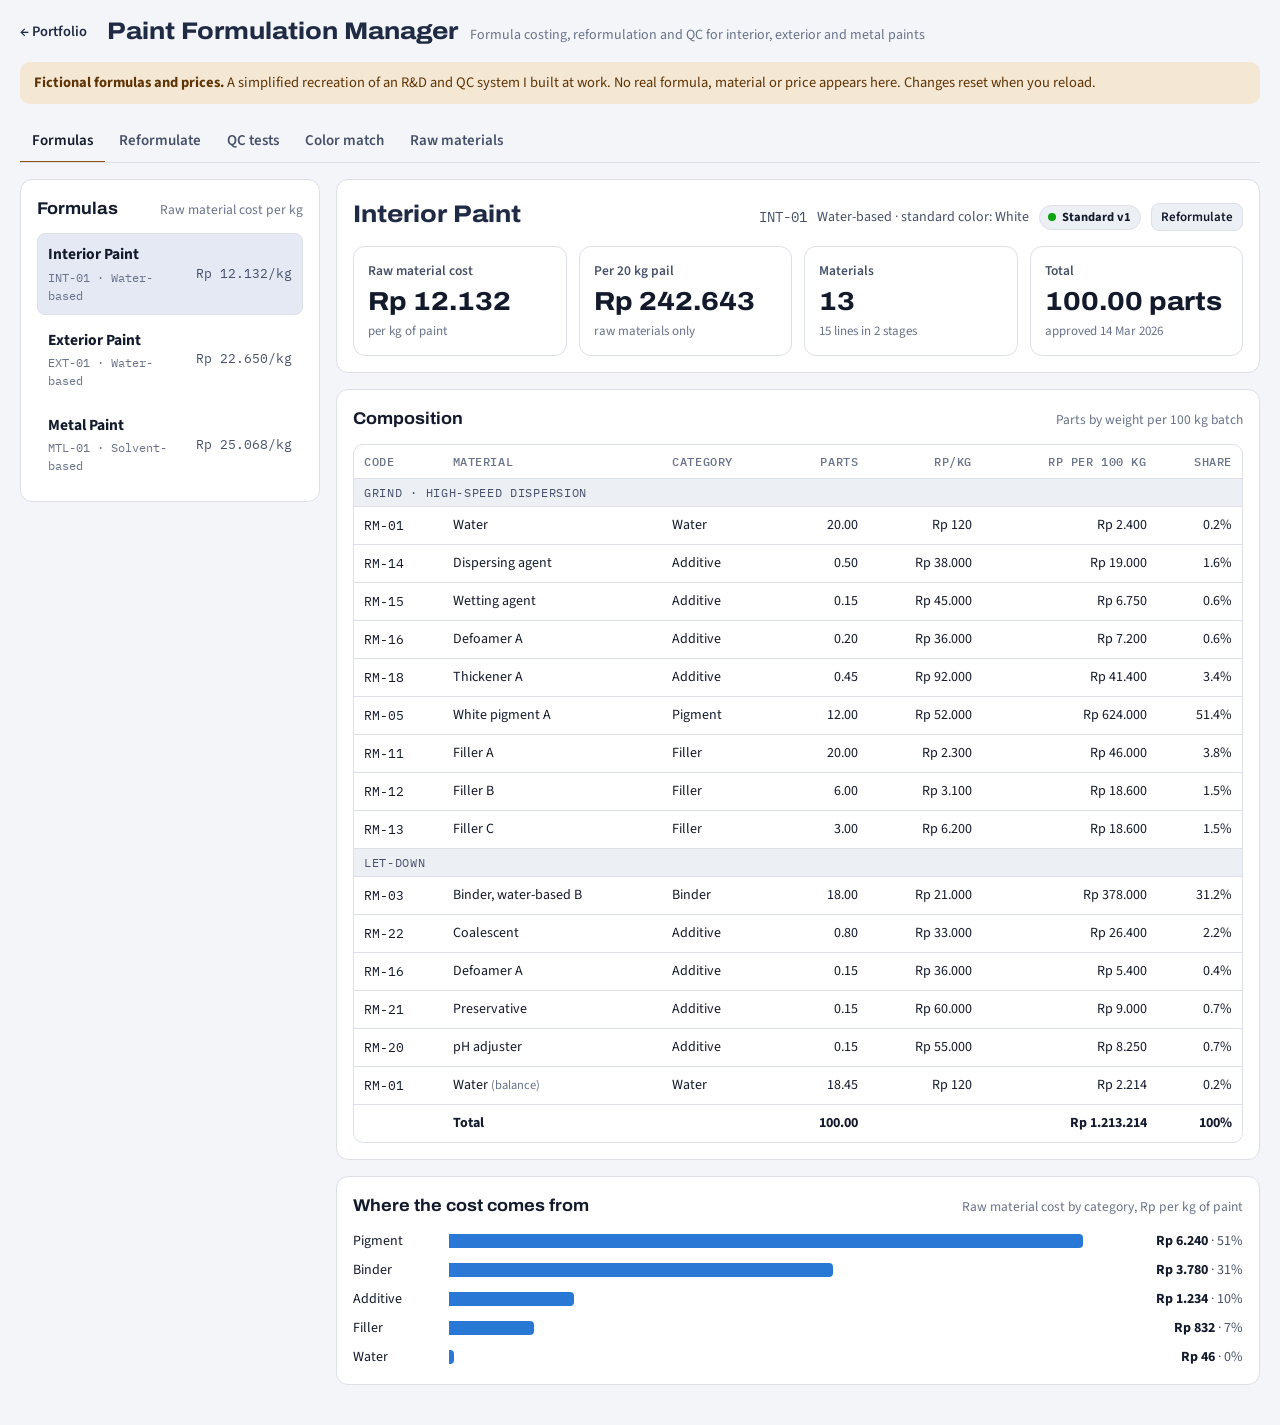
==== commit 8069b18c: "Add files via upload" ====
--- a/formulation.html
+++ b/formulation.html
@@ -62,7 +62,7 @@
 <div class="app">
   <header class="topbar">
     <a class="back" href="./">← Portfolio</a>
-    <div class="appname"><h1>Paint Formulation Manager</h1><span class="sub">Formula costing, reformulation and QC for water-based paints</span></div>
+    <div class="appname"><h1>Paint Formulation Manager</h1><span class="sub">Formula costing, reformulation and QC for interior, exterior and metal paints</span></div>
   </header>
   <div class="note"><span><b>Fictional formulas and prices.</b> A simplified recreation of an R&amp;D and QC system I built at work. No real formula, material or price appears here. Changes reset when you reload.</span></div>
 
@@ -197,37 +197,41 @@
   const num = s => { const n = parseFloat(String(s).replace(",", ".")); return isFinite(n) ? n : NaN; };
   const TODAY_LABEL = "2 Nov 2026";
 
-  // ---------- Fictional raw materials ----------
+  // ---------- Fictional raw materials, named by component ----------
   const MAT = [
-    { c: "RM-W01", n: "Water, deionized", cat: "Water", g: "water", p: 120 },
-    { c: "RM-B01", n: "Pure acrylic emulsion", cat: "Binder", g: "binder", p: 28500 },
-    { c: "RM-B02", n: "Styrene-acrylic emulsion", cat: "Binder", g: "binder", p: 21000 },
-    { c: "RM-B03", n: "Vinyl-acrylic emulsion", cat: "Binder", g: "binder", p: 18500 },
-    { c: "RM-P01", n: "Titanium dioxide, rutile", cat: "Pigment", g: "tio2", p: 52000 },
-    { c: "RM-P02", n: "Titanium dioxide, anatase", cat: "Pigment", g: "tio2", p: 41000 },
-    { c: "RM-P03", n: "Yellow iron oxide", cat: "Pigment", g: "yox", p: 24000 },
-    { c: "RM-P04", n: "Red iron oxide", cat: "Pigment", g: "rox", p: 22500 },
-    { c: "RM-P06", n: "Carbon black paste", cat: "Pigment", g: "black", p: 68000 },
-    { c: "RM-E01", n: "Calcium carbonate, 5 µm", cat: "Extender", g: "ext", p: 2300 },
-    { c: "RM-E02", n: "Calcium carbonate, 2 µm", cat: "Extender", g: "ext", p: 3100 },
-    { c: "RM-E03", n: "Calcined kaolin", cat: "Extender", g: "ext", p: 7800 },
-    { c: "RM-E04", n: "Talc", cat: "Extender", g: "ext", p: 6200 },
-    { c: "RM-A01", n: "Polyacrylate dispersant", cat: "Additive", g: "disp", p: 38000 },
-    { c: "RM-A02", n: "Wetting agent", cat: "Additive", g: "wet", p: 45000 },
-    { c: "RM-A03", n: "Mineral-oil defoamer", cat: "Additive", g: "defo", p: 36000 },
-    { c: "RM-A04", n: "Silicone defoamer", cat: "Additive", g: "defo", p: 64000 },
-    { c: "RM-A05", n: "HEC thickener", cat: "Additive", g: "thick", p: 92000 },
-    { c: "RM-A06", n: "Associative thickener (HEUR)", cat: "Additive", g: "thick", p: 78000 },
-    { c: "RM-A07", n: "Amine neutralizer", cat: "Additive", g: "ph", p: 55000 },
-    { c: "RM-A08", n: "In-can biocide", cat: "Additive", g: "bio", p: 60000 },
-    { c: "RM-A09", n: "Ester-alcohol coalescent", cat: "Solvent", g: "solv", p: 33000 },
-    { c: "RM-A10", n: "Propylene glycol", cat: "Solvent", g: "solv", p: 19000 },
+    { c: "RM-01", n: "Water", cat: "Water", g: "water", p: 120 },
+    { c: "RM-02", n: "Binder, water-based A", cat: "Binder", g: "binderwb", p: 28500 },
+    { c: "RM-03", n: "Binder, water-based B", cat: "Binder", g: "binderwb", p: 21000 },
+    { c: "RM-04", n: "Binder, solvent-based", cat: "Binder", g: "bindersb", p: 32000 },
+    { c: "RM-05", n: "White pigment A", cat: "Pigment", g: "white", p: 52000 },
+    { c: "RM-06", n: "White pigment B", cat: "Pigment", g: "white", p: 41000 },
+    { c: "RM-07", n: "Colorant, black", cat: "Pigment", g: "black", p: 68000 },
+    { c: "RM-08", n: "Colorant, yellow", cat: "Pigment", g: "yellow", p: 24000 },
+    { c: "RM-09", n: "Colorant, red", cat: "Pigment", g: "red", p: 26000 },
+    { c: "RM-10", n: "Anti-corrosive pigment", cat: "Pigment", g: "anticor", p: 30000 },
+    { c: "RM-11", n: "Filler A", cat: "Filler", g: "filler", p: 2300 },
+    { c: "RM-12", n: "Filler B", cat: "Filler", g: "filler", p: 3100 },
+    { c: "RM-13", n: "Filler C", cat: "Filler", g: "filler", p: 6200 },
+    { c: "RM-14", n: "Dispersing agent", cat: "Additive", g: "disp", p: 38000 },
+    { c: "RM-15", n: "Wetting agent", cat: "Additive", g: "wet", p: 45000 },
+    { c: "RM-16", n: "Defoamer A", cat: "Additive", g: "defo", p: 36000 },
+    { c: "RM-17", n: "Defoamer B", cat: "Additive", g: "defo", p: 64000 },
+    { c: "RM-18", n: "Thickener A", cat: "Additive", g: "thick", p: 92000 },
+    { c: "RM-19", n: "Thickener B", cat: "Additive", g: "thick", p: 78000 },
+    { c: "RM-20", n: "pH adjuster", cat: "Additive", g: "ph", p: 55000 },
+    { c: "RM-21", n: "Preservative", cat: "Additive", g: "pres", p: 60000 },
+    { c: "RM-22", n: "Coalescent", cat: "Additive", g: "coal", p: 33000 },
+    { c: "RM-23", n: "Anti-settling agent", cat: "Additive", g: "antiset", p: 70000 },
+    { c: "RM-24", n: "Drier", cat: "Additive", g: "drier", p: 48000 },
+    { c: "RM-25", n: "Anti-skinning agent", cat: "Additive", g: "antiskin", p: 52000 },
+    { c: "RM-26", n: "Solvent A", cat: "Solvent", g: "solv", p: 16000 },
+    { c: "RM-27", n: "Solvent B", cat: "Solvent", g: "solv", p: 21000 },
   ];
   const MB = Object.fromEntries(MAT.map(m => [m.c, m]));
   const REF = Object.fromEntries(MAT.map(m => [m.c, m.p]));
   const price = { ...REF };
-  const CATS = ["Binder", "Pigment", "Extender", "Additive", "Solvent", "Water"];
-  const GROUP = { water: "Water", binder: "Binders", tio2: "Titanium dioxide", yox: "Yellow oxide", rox: "Red oxide", black: "Black", ext: "Extenders", disp: "Dispersant", wet: "Wetting", defo: "Defoamers", thick: "Thickeners", ph: "pH control", bio: "Biocide", solv: "Coalescents & glycols" };
+  const CATS = ["Binder", "Pigment", "Filler", "Additive", "Solvent", "Water"];
+  const GROUP = { water: "Water", binderwb: "Water-based binders", bindersb: "Solvent-based binder", white: "White pigments", black: "Black colorant", yellow: "Yellow colorant", red: "Red colorant", anticor: "Anti-corrosive pigment", filler: "Fillers", disp: "Dispersing agent", wet: "Wetting agent", defo: "Defoamers", thick: "Thickeners", ph: "pH adjuster", pres: "Preservative", coal: "Coalescent", antiset: "Anti-settling agent", drier: "Drier", antiskin: "Anti-skinning agent", solv: "Solvents" };
 
   // ---------- Fictional formulas (parts per 100 kg; let-down water balances to 100) ----------
   const balance = items => { const fixed = items.filter(i => !i.bal).reduce((s, i) => s + i.q, 0); const b = items.find(i => i.bal); if (b) b.q = Math.round((100 - fixed) * 100) / 100; return items; };
@@ -240,34 +244,27 @@
     { k: "fine", n: "Fineness of grind", u: "µm", d: 0 }, { k: "gloss", n: "Gloss 60°", u: "GU", d: 0 }, { k: "cr", n: "Contrast ratio", u: "%", d: 1 },
   ];
   const F = [
-    { code: "WB-IM-100", name: "Interior Matt White", line: "Interior", finish: "Matt",
-      items: [["G", "RM-W01", 20], ["G", "RM-A01", 0.5], ["G", "RM-A02", 0.15], ["G", "RM-A03", 0.2], ["G", "RM-A05", 0.45], ["G", "RM-P01", 12], ["G", "RM-E01", 20], ["G", "RM-E03", 6], ["G", "RM-E04", 3],
-        ["L", "RM-B02", 18], ["L", "RM-A09", 0.8], ["L", "RM-A10", 1], ["L", "RM-A03", 0.15], ["L", "RM-A08", 0.15], ["L", "RM-A07", 0.15], ["L", "RM-W01", null]],
+    { code: "INT-01", name: "Interior Paint", base: "Water-based", colorName: "White",
+      items: [["G", "RM-01", 20], ["G", "RM-14", 0.5], ["G", "RM-15", 0.15], ["G", "RM-16", 0.2], ["G", "RM-18", 0.45], ["G", "RM-05", 12], ["G", "RM-11", 20], ["G", "RM-12", 6], ["G", "RM-13", 3],
+        ["L", "RM-03", 18], ["L", "RM-22", 0.8], ["L", "RM-16", 0.15], ["L", "RM-21", 0.15], ["L", "RM-20", 0.15], ["L", "RM-01", null]],
       spec: { visc: [95, 105], dens: [1.38, 1.46], ph: [8.5, 9.5], fine: [null, 50], gloss: [1, 4], cr: [94, null] }, color: { L: 96.2, a: -0.5, b: 2.0 } },
-    { code: "WB-IM-130", name: "Interior Matt Cream", line: "Interior", finish: "Matt",
-      items: [["G", "RM-W01", 20], ["G", "RM-A01", 0.5], ["G", "RM-A02", 0.15], ["G", "RM-A03", 0.2], ["G", "RM-A05", 0.45], ["G", "RM-P01", 10], ["G", "RM-E01", 20], ["G", "RM-E03", 6], ["G", "RM-E04", 3],
-        ["L", "RM-B02", 18], ["L", "RM-A09", 0.8], ["L", "RM-A10", 1], ["L", "RM-A03", 0.15], ["L", "RM-A08", 0.15], ["L", "RM-A07", 0.15], ["L", "RM-P03", 0.6], ["L", "RM-P04", 0.05], ["L", "RM-W01", null]],
-      spec: { visc: [95, 105], dens: [1.37, 1.45], ph: [8.5, 9.5], fine: [null, 50], gloss: [1, 4], cr: [95, null] }, color: { L: 90.4, a: 1.6, b: 13.8 } },
-    { code: "WB-ES-200", name: "Exterior Satin White", line: "Exterior", finish: "Satin",
-      items: [["G", "RM-W01", 14], ["G", "RM-A01", 0.6], ["G", "RM-A02", 0.2], ["G", "RM-A04", 0.2], ["G", "RM-A05", 0.25], ["G", "RM-P01", 21], ["G", "RM-E02", 6],
-        ["L", "RM-B01", 38], ["L", "RM-A06", 0.8], ["L", "RM-A09", 1.6], ["L", "RM-A10", 1.5], ["L", "RM-A04", 0.1], ["L", "RM-A08", 0.15], ["L", "RM-A07", 0.2], ["L", "RM-W01", null]],
-      spec: { visc: [100, 110], dens: [1.28, 1.36], ph: [8.5, 9.5], fine: [null, 25], gloss: [12, 20], cr: [96, null] }, color: { L: 96.8, a: -0.7, b: 1.6 } },
-    { code: "WB-ES-210", name: "Exterior Satin Grey", line: "Exterior", finish: "Satin",
-      items: [["G", "RM-W01", 14], ["G", "RM-A01", 0.6], ["G", "RM-A02", 0.2], ["G", "RM-A04", 0.2], ["G", "RM-A05", 0.25], ["G", "RM-P01", 16], ["G", "RM-E02", 8],
-        ["L", "RM-B01", 38], ["L", "RM-A06", 0.8], ["L", "RM-A09", 1.6], ["L", "RM-A10", 1.5], ["L", "RM-A04", 0.1], ["L", "RM-A08", 0.15], ["L", "RM-A07", 0.2], ["L", "RM-P06", 0.35], ["L", "RM-W01", null]],
-      spec: { visc: [100, 110], dens: [1.27, 1.35], ph: [8.5, 9.5], fine: [null, 25], gloss: [12, 20], cr: [98, null] }, color: { L: 63.0, a: -0.9, b: -1.2 } },
-    { code: "WB-EC-050", name: "Economy Wall White", line: "Interior", finish: "Matt",
-      items: [["G", "RM-W01", 22], ["G", "RM-A01", 0.4], ["G", "RM-A03", 0.25], ["G", "RM-A05", 0.55], ["G", "RM-P02", 6], ["G", "RM-E01", 30], ["G", "RM-E03", 4], ["G", "RM-E04", 5],
-        ["L", "RM-B03", 12], ["L", "RM-A09", 0.5], ["L", "RM-A03", 0.1], ["L", "RM-A08", 0.12], ["L", "RM-A07", 0.12], ["L", "RM-W01", null]],
-      spec: { visc: [90, 102], dens: [1.50, 1.60], ph: [8.5, 9.5], fine: [null, 60], gloss: [0, 3], cr: [90, null] }, color: { L: 94.5, a: -0.3, b: 2.6 } },
+    { code: "EXT-01", name: "Exterior Paint", base: "Water-based", colorName: "Light grey",
+      items: [["G", "RM-01", 14], ["G", "RM-14", 0.6], ["G", "RM-15", 0.2], ["G", "RM-17", 0.2], ["G", "RM-18", 0.25], ["G", "RM-05", 18], ["G", "RM-12", 8],
+        ["L", "RM-02", 38], ["L", "RM-19", 0.8], ["L", "RM-22", 1.6], ["L", "RM-17", 0.1], ["L", "RM-21", 0.15], ["L", "RM-20", 0.2], ["L", "RM-07", 0.12], ["L", "RM-01", null]],
+      spec: { visc: [100, 110], dens: [1.28, 1.38], ph: [8.5, 9.5], fine: [null, 30], gloss: [5, 15], cr: [96, null] }, color: { L: 82.0, a: -0.6, b: -0.8 } },
+    { code: "MTL-01", name: "Metal Paint", base: "Solvent-based", colorName: "Red",
+      items: [["G", "RM-26", 8], ["G", "RM-14", 0.8], ["G", "RM-23", 0.5], ["G", "RM-09", 6], ["G", "RM-10", 8], ["G", "RM-12", 10],
+        ["L", "RM-04", 45], ["L", "RM-27", 10], ["L", "RM-24", 1.2], ["L", "RM-25", 0.3], ["L", "RM-26", null]],
+      spec: { visc: [85, 95], dens: [1.25, 1.35], fine: [null, 20], gloss: [80, 90], cr: [98, null] }, color: { L: 40.0, a: 32.0, b: 22.0 } },
   ].map(f => ({ ...f, versions: [{ v: 1, status: "Approved", date: "14 Mar 2026", by: "R&D", note: "Initial standard", items: mk(f.items) }], std: 1, tests: [] }));
   // A pending reformulation on the first formula
   (() => { const f = F[0], it = clone(f.versions[0].items); it[4].q = 0.4; it[5].q = 11.5; it[6].q = 20.5; balance(it);
-    f.versions.push({ v: 2, status: "Submitted", date: "28 Oct 2026", by: "R&D", note: "Lower TiO2 and HEC; more 5 µm carbonate", items: it }); })();
+    f.versions.push({ v: 2, status: "Submitted", date: "28 Oct 2026", by: "R&D", note: "Less white pigment and thickener; more Filler A", items: it }); })();
   const stdItems = f => f.versions.find(v => v.v === f.std).items;
 
   // seed test history
   const dec = k => PARAMS.find(p => p.k === k).d;
+  const fparams = f => PARAMS.filter(p => f.spec[p.k]);
   const round = (v, d) => Math.round(v * 10 ** d) / 10 ** d;
   function sampleVal(spec, k) {
     const [lo, hi] = spec[k];
@@ -279,7 +276,7 @@
   }
   F.forEach((f, fi) => {
     for (let i = 0; i < 9; i++) {
-      const res = {}; PARAMS.forEach(p => res[p.k] = sampleVal(f.spec, p.k));
+      const res = {}; fparams(f).forEach(p => res[p.k] = sampleVal(f.spec, p.k));
       f.tests.push({ lot: `LOT-2610-${String(fi * 10 + i + 11).padStart(3, "0")}`, date: `${3 + i * 3} Oct 2026`, v: 1, res });
     }
   });
@@ -287,12 +284,12 @@
   const specText = (f, k) => { const [lo, hi] = f.spec[k], u = PARAMS.find(p => p.k === k).u, d = dec(k); return lo != null && hi != null ? `${lo.toFixed(d)}–${hi.toFixed(d)} ${u}` : hi != null ? `max ${hi.toFixed(d)} ${u}` : `min ${lo.toFixed(d)} ${u}`; };
 
   const KB = {
-    visc: { low: "Raise thickener in 0.05-part steps (HEC in the grind or associative thickener in the let-down). Confirm the thickener was fully swollen before let-down.", high: "Hold back part of the let-down water and add it after a viscosity check. Reduce thickener in the next batch." },
-    dens: { low: "Check pigment and extender weighing records and look for entrapped air; add defoamer if foam is visible.", high: "Confirm all let-down water was added and verify the extender charge weight." },
-    ph: { low: "Add amine neutralizer in 0.02-part steps and re-test after 10 minutes of mixing.", high: "Stop further neutralizer additions and re-test after the batch has rested." },
-    fine: { high: "Extend high-speed dispersion and check the dispersant level against the pigment and extender load." },
-    gloss: { low: "Check fineness first. If it is in spec, the extender level is too high for this finish: raise binder or reduce extender.", high: "Add a little matting extender, or check that the binder charge was not exceeded." },
-    cr: { low: "Raise TiO2 or reduce extender, and confirm the drawdown film thickness used for the test." },
+    visc: { low: "Raise the thickener (or the anti-settling agent in solvent-based paint) in 0.05-part steps, and confirm it was fully dispersed before let-down.", high: "Hold back part of the let-down water or solvent and add it after a viscosity check. Reduce thickener in the next batch." },
+    dens: { low: "Check pigment and filler weighing records and look for entrapped air; add defoamer if foam is visible.", high: "Confirm all let-down water or solvent was added and verify the filler charge weight." },
+    ph: { low: "Add pH adjuster in 0.02-part steps and re-test after 10 minutes of mixing.", high: "Stop further pH adjuster additions and re-test after the batch has rested." },
+    fine: { high: "Extend high-speed dispersion and check the dispersing agent level against the pigment and filler load." },
+    gloss: { low: "Check fineness first. If it is in spec, the filler level is too high for the target gloss: raise binder or reduce filler.", high: "Add a little filler, or check that the binder charge was not exceeded." },
+    cr: { low: "Raise white pigment or reduce filler, and confirm the drawdown film thickness used for the test." },
   };
 
   // ---------- State ----------
@@ -313,11 +310,11 @@
 
   // ---------- Formulas tab ----------
   function renderFormulas() {
-    $("#flist").innerHTML = F.map((f, i) => `<button type="button" class="fitem" data-i="${i}" aria-pressed="${i === fi}"><b>${esc(f.name)}</b><small>${f.code} · ${f.finish}</small><span class="c">${rp(costKg(stdItems(f)))}/kg</span></button>`).join("");
+    $("#flist").innerHTML = F.map((f, i) => `<button type="button" class="fitem" data-i="${i}" aria-pressed="${i === fi}"><b>${esc(f.name)}</b><small>${f.code} · ${f.base}</small><span class="c">${rp(costKg(stdItems(f)))}/kg</span></button>`).join("");
     $("#flist").querySelectorAll(".fitem").forEach(b => b.addEventListener("click", () => { fi = +b.dataset.i; onFormulaChange(); }));
     const f = F[fi], items = stdItems(f), ck = costKg(items);
     const stdV = f.versions.find(v => v.v === f.std);
-    $("#fhead").innerHTML = `<div><h2>${esc(f.name)}</h2></div><div class="meta"><span class="mono">${f.code}</span><span>${f.line} · ${f.finish} · water-based</span><span class="badge" style="--dot:var(--good)">Standard v${f.std}</span><button type="button" class="btn btn-sm" id="goReform">Reformulate</button></div>`;
+    $("#fhead").innerHTML = `<div><h2>${esc(f.name)}</h2></div><div class="meta"><span class="mono">${f.code}</span><span>${f.base} · standard color: ${esc(f.colorName)}</span><span class="badge" style="--dot:var(--good)">Standard v${f.std}</span><button type="button" class="btn btn-sm" id="goReform">Reformulate</button></div>`;
     $("#goReform").addEventListener("click", () => setTab("reform"));
     $("#fkpis").innerHTML = [
       ["Raw material cost", `${rp(ck)}`, "per kg of paint"],
@@ -400,7 +397,7 @@
       <p style="margin:4px 0 10px;font-size:14.5px">${deltaHtml(nc - bc, bc, "/kg")} <span class="muted">vs v${state.baseV}</span></p>
       <div class="sumrow"><span class="k">Per 20 kg pail</span><span class="num">${rp(nc * 20)} <span class="muted">(${(nc - bc) * 20 >= 0 ? "+" : "−"}${rp(Math.abs(nc - bc) * 20)})</span></span></div>
       <div class="sumrow"><span class="k">Against the current standard v${f.std}</span><span class="num">${rp(sc)}/kg</span></div>
-      <div class="sumrow"><span class="k">Total parts</span><span>${ok ? `<span class="pill good"><i aria-hidden="true">✓</i>${q2(tot)}</span>` : `<span class="pill warn"><i aria-hidden="true">!</i>${q2(tot)}, must be 100.00</span> <button type="button" class="btn btn-sm" id="balBtn">Balance with let-down water</button>`}</span></div>
+      <div class="sumrow"><span class="k">Total parts</span><span>${ok ? `<span class="pill good"><i aria-hidden="true">✓</i>${q2(tot)}</span>` : `<span class="pill warn"><i aria-hidden="true">!</i>${q2(tot)}, must be 100.00</span> <button type="button" class="btn btn-sm" id="balBtn">Balance to 100 parts</button>`}</span></div>
       <p class="sec-title" style="font-family:var(--font-mono);font-size:11.5px;letter-spacing:.06em;text-transform:uppercase;color:var(--muted);margin:14px 0 4px">Changes (${changes.length})</p>
       ${changes.length ? `<ul class="changes">${changes.map(c => `<li>${esc(c)}</li>`).join("")}</ul>` : '<p class="muted" style="font-size:14px">No changes yet. Edit a quantity or swap a material.</p>'}
       <div class="field" style="margin-top:12px"><label for="rNote">Reason for the change</label><textarea id="rNote" placeholder="e.g. reduce cost while keeping contrast ratio in spec"></textarea></div>
@@ -451,7 +448,7 @@
   function prefillQC() {
     const f = F[fi];
     $("#qLot").value = `LOT-2611-${String(qcLotSeq).padStart(3, "0")}`;
-    $("#qInputs").innerHTML = PARAMS.map(p => {
+    $("#qInputs").innerHTML = fparams(f).map(p => {
       const [lo, hi] = f.spec[p.k];
       let v = lo != null && hi != null ? (lo + hi) / 2 : hi != null ? hi * 0.7 : lo + 1;
       if (p.k === "visc") v = lo - 6;
@@ -459,10 +456,10 @@
     }).join("");
     $("#qInputs").querySelectorAll("input").forEach(i => i.addEventListener("input", renderQCResult));
   }
-  function readQC() { const r = {}; PARAMS.forEach(p => r[p.k] = num($("#q-" + p.k).value)); return r; }
+  function readQC() { const r = {}; fparams(F[fi]).forEach(p => r[p.k] = num($("#q-" + p.k).value)); return r; }
   function renderQCResult() {
     const f = F[fi], r = readQC();
-    const rows = PARAMS.map(p => {
+    const rows = fparams(f).map(p => {
       const v = r[p.k];
       if (isNaN(v)) return { p, v, verdict: "missing" };
       const [lo, hi] = f.spec[p.k];
@@ -478,12 +475,11 @@
   $("#qSave").addEventListener("click", () => {
     const f = F[fi], r = readQC(), lot = $("#qLot").value.trim() || "LOT-2611-" + String(qcLotSeq).padStart(3, "0");
     f.tests.push({ lot, date: TODAY_LABEL, v: f.std, res: r });
-    const n = PARAMS.filter(p => !inSpec(f, p.k, r[p.k])).length;
+    const n = fparams(f).filter(p => !inSpec(f, p.k, r[p.k])).length;
     $("#qMsg").textContent = `${lot} saved to the history of ${f.name}${n ? `, with ${n} parameter${n > 1 ? "s" : ""} out of spec` : ", all in spec"}.`;
     qcLotSeq++; $("#qLot").value = `LOT-2611-${String(qcLotSeq).padStart(3, "0")}`;
     renderQCHistory();
   });
-  fillSelect($("#qParam"), PARAMS.map(p => ({ v: p.k, t: p.n })), "visc");
   $("#qParam").addEventListener("change", e => { state.qParam = e.target.value; renderQCHistory(); });
   const SVGNS = "http://www.w3.org/2000/svg";
   const sv = (tag, a = {}) => { const e = document.createElementNS(SVGNS, tag); for (const k in a) e.setAttribute(k, a[k]); return e; };
@@ -527,10 +523,14 @@
     svg.addEventListener("mouseleave", () => tip.hidden = true);
     box.innerHTML = ""; box.appendChild(svg); box.appendChild(tip);
     $("#qHist").innerHTML = `<thead><tr><th>Lot</th><th>Date</th><th class="r">${P.n}</th><th>All parameters</th></tr></thead><tbody>` +
-      f.tests.slice().reverse().slice(0, 8).map(t => { const n = PARAMS.filter(p => !inSpec(f, p.k, t.res[p.k])).length; const v = t.res[k];
+      f.tests.slice().reverse().slice(0, 8).map(t => { const n = fparams(f).filter(p => !inSpec(f, p.k, t.res[p.k])).length; const v = t.res[k];
         return `<tr><td class="mono nowrap" style="font-size:12.5px">${t.lot}</td><td class="nowrap">${t.date}</td><td class="r">${v.toFixed(P.d)}</td><td>${n ? `<span class="pill crit"><i aria-hidden="true">✕</i>${n} out of spec</span>` : '<span class="pill good"><i aria-hidden="true">✓</i>All in spec</span>'}</td></tr>`; }).join("") + "</tbody>";
   }
-  function renderQC() { fillSelect($("#qForm"), forms, fi); renderQCResult(); renderQCHistory(); }
+  function renderQC() {
+    const f = F[fi]; if (!f.spec[state.qParam]) state.qParam = "visc";
+    fillSelect($("#qForm"), forms, fi); fillSelect($("#qParam"), fparams(f).map(p => ({ v: p.k, t: p.n })), state.qParam);
+    renderQCResult(); renderQCHistory();
+  }
 
   // ---------- Color tab ----------
   function labToRgb(L, a, b) {
@@ -546,7 +546,7 @@
     $("#cL").value = (c.L - 0.35).toFixed(2); $("#cA").value = (c.a + 0.15).toFixed(2); $("#cB").value = (c.b + 0.95).toFixed(2);
   }
   ["#cL", "#cA", "#cB", "#cTol"].forEach(id => $(id).addEventListener("input", renderColorOut));
-  function renderColor() { fillSelect($("#cForm"), forms, fi); const c = F[fi].color; $("#cStd").textContent = `L* ${c.L.toFixed(2)}   a* ${c.a.toFixed(2)}   b* ${c.b.toFixed(2)}`; renderColorOut(); }
+  function renderColor() { fillSelect($("#cForm"), forms, fi); const c = F[fi].color; $("#cStd").textContent = `${F[fi].colorName} · L* ${c.L.toFixed(2)}   a* ${c.a.toFixed(2)}   b* ${c.b.toFixed(2)}`; renderColorOut(); }
   function renderColorOut() {
     const f = F[fi], s = f.color, L = num($("#cL").value), a = num($("#cA").value), b = num($("#cB").value), tol = num($("#cTol").value);
     const box = $("#cOut");
@@ -554,12 +554,12 @@
     const dL = L - s.L, da = a - s.a, db = b - s.b, dE = Math.sqrt(dL * dL + da * da + db * db), ok = dE <= tol;
     const word = (d, pos, neg) => Math.abs(d) < 0.3 ? "Close to standard" : d > 0 ? pos : neg;
     const guide = [];
-    if (dL <= -0.3) guide.push("Sample is darker: reduce the black or colored paste slightly, or add white base.");
-    if (dL >= 0.3) guide.push("Sample is lighter: add a small amount of the main tinting paste.");
-    if (db >= 0.3) guide.push("Sample is yellower: reduce yellow oxide, or add a trace of blue.");
-    if (db <= -0.3) guide.push("Sample is bluer: add a trace of yellow oxide.");
-    if (da >= 0.3) guide.push("Sample is redder: reduce red oxide, or add a trace of green.");
-    if (da <= -0.3) guide.push("Sample is greener: add a trace of red oxide.");
+    if (dL <= -0.3) guide.push("Sample is darker: reduce the black colorant slightly, or add more base.");
+    if (dL >= 0.3) guide.push("Sample is lighter: add a small amount of the main colorant.");
+    if (db >= 0.3) guide.push("Sample is yellower: reduce the yellow colorant, or add a trace of blue colorant.");
+    if (db <= -0.3) guide.push("Sample is bluer: add a trace of yellow colorant.");
+    if (da >= 0.3) guide.push("Sample is redder: reduce the red colorant, or add a trace of green colorant.");
+    if (da <= -0.3) guide.push("Sample is greener: add a trace of red colorant.");
     box.innerHTML = `<div class="card-head"><h2>Result</h2>${ok ? '<span class="pill good"><i aria-hidden="true">✓</i>Within tolerance</span>' : '<span class="pill crit"><i aria-hidden="true">✕</i>Outside tolerance</span>'}</div>
       <div class="big num">ΔE*ab ${dE.toFixed(2)}</div><p class="muted" style="font-size:14px">Tolerance ${tol.toFixed(2)}</p>
       <div class="swatches" role="img" aria-label="Standard and sample color swatches side by side"><div class="sw" style="background:${labToRgb(s.L, s.a, s.b)}"><span>Standard</span></div><div class="sw" style="background:${labToRgb(L, a, b)}"><span>Sample</span></div></div>
